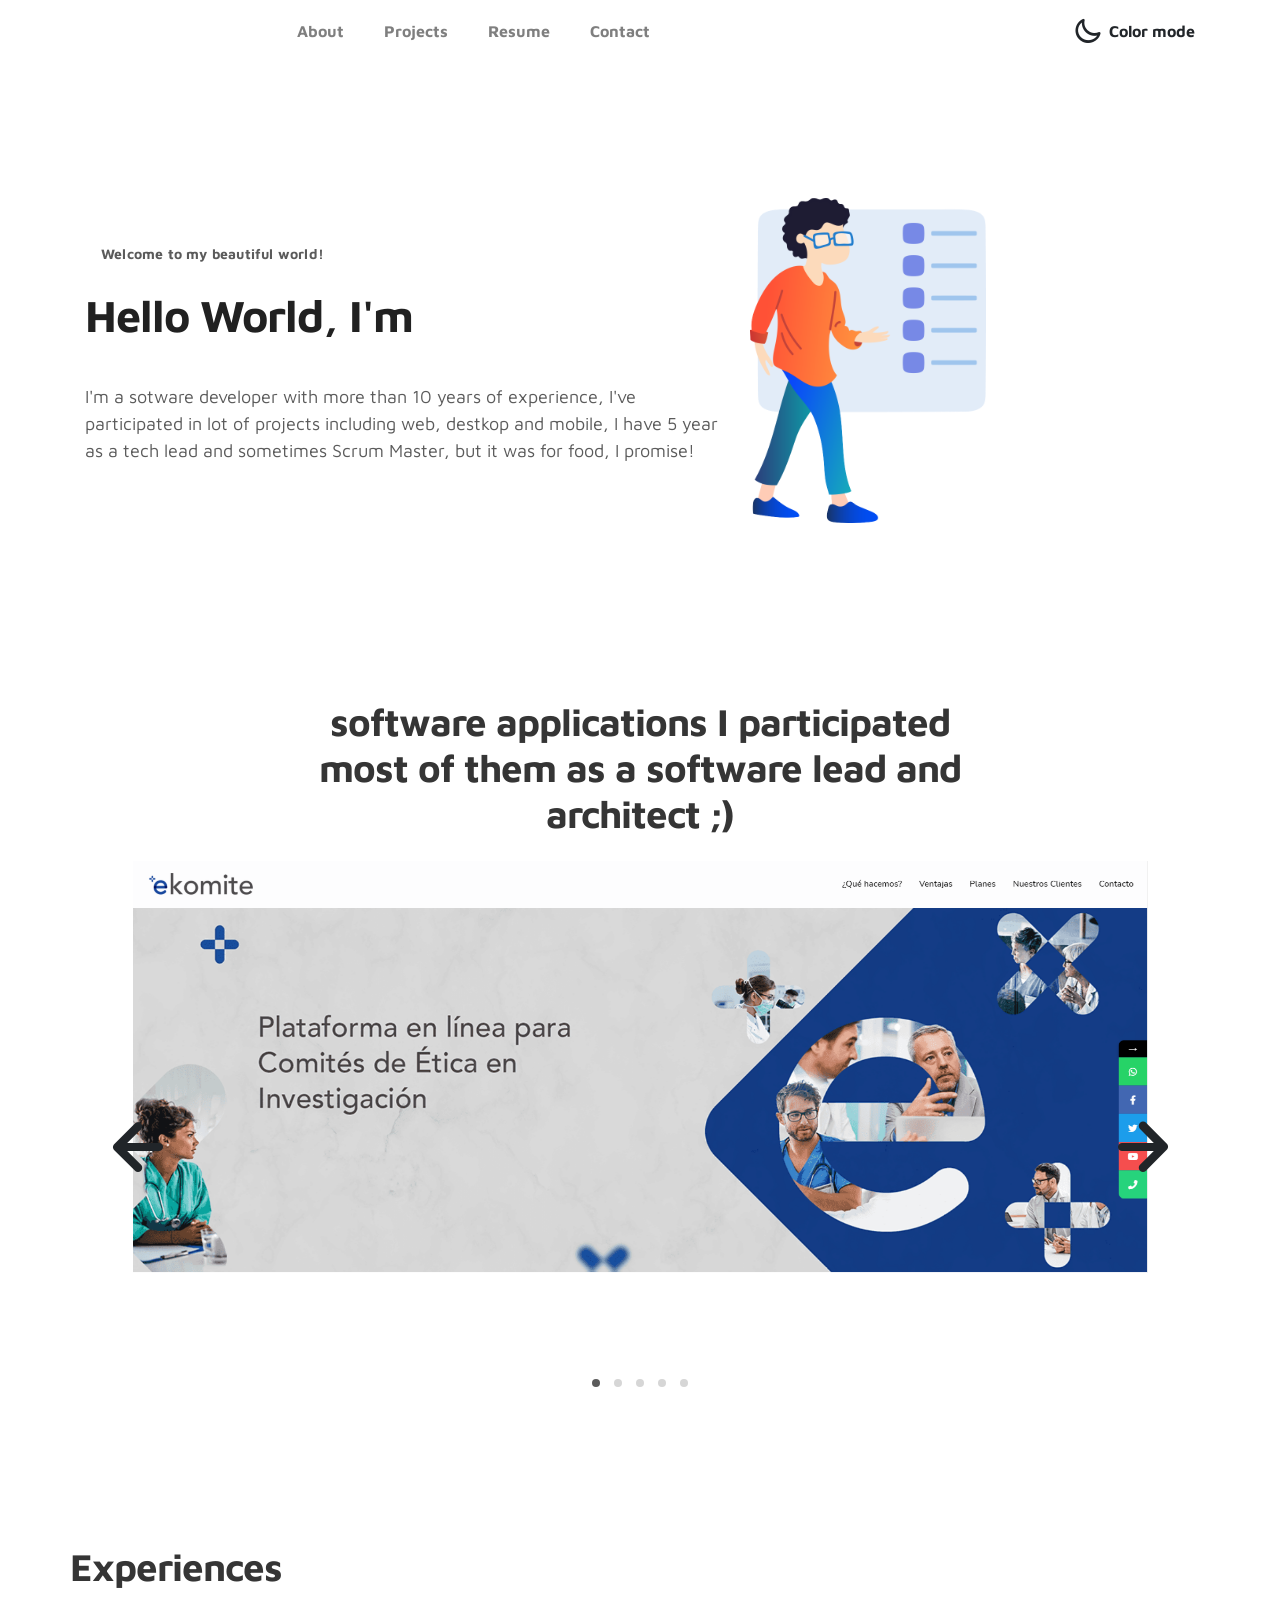
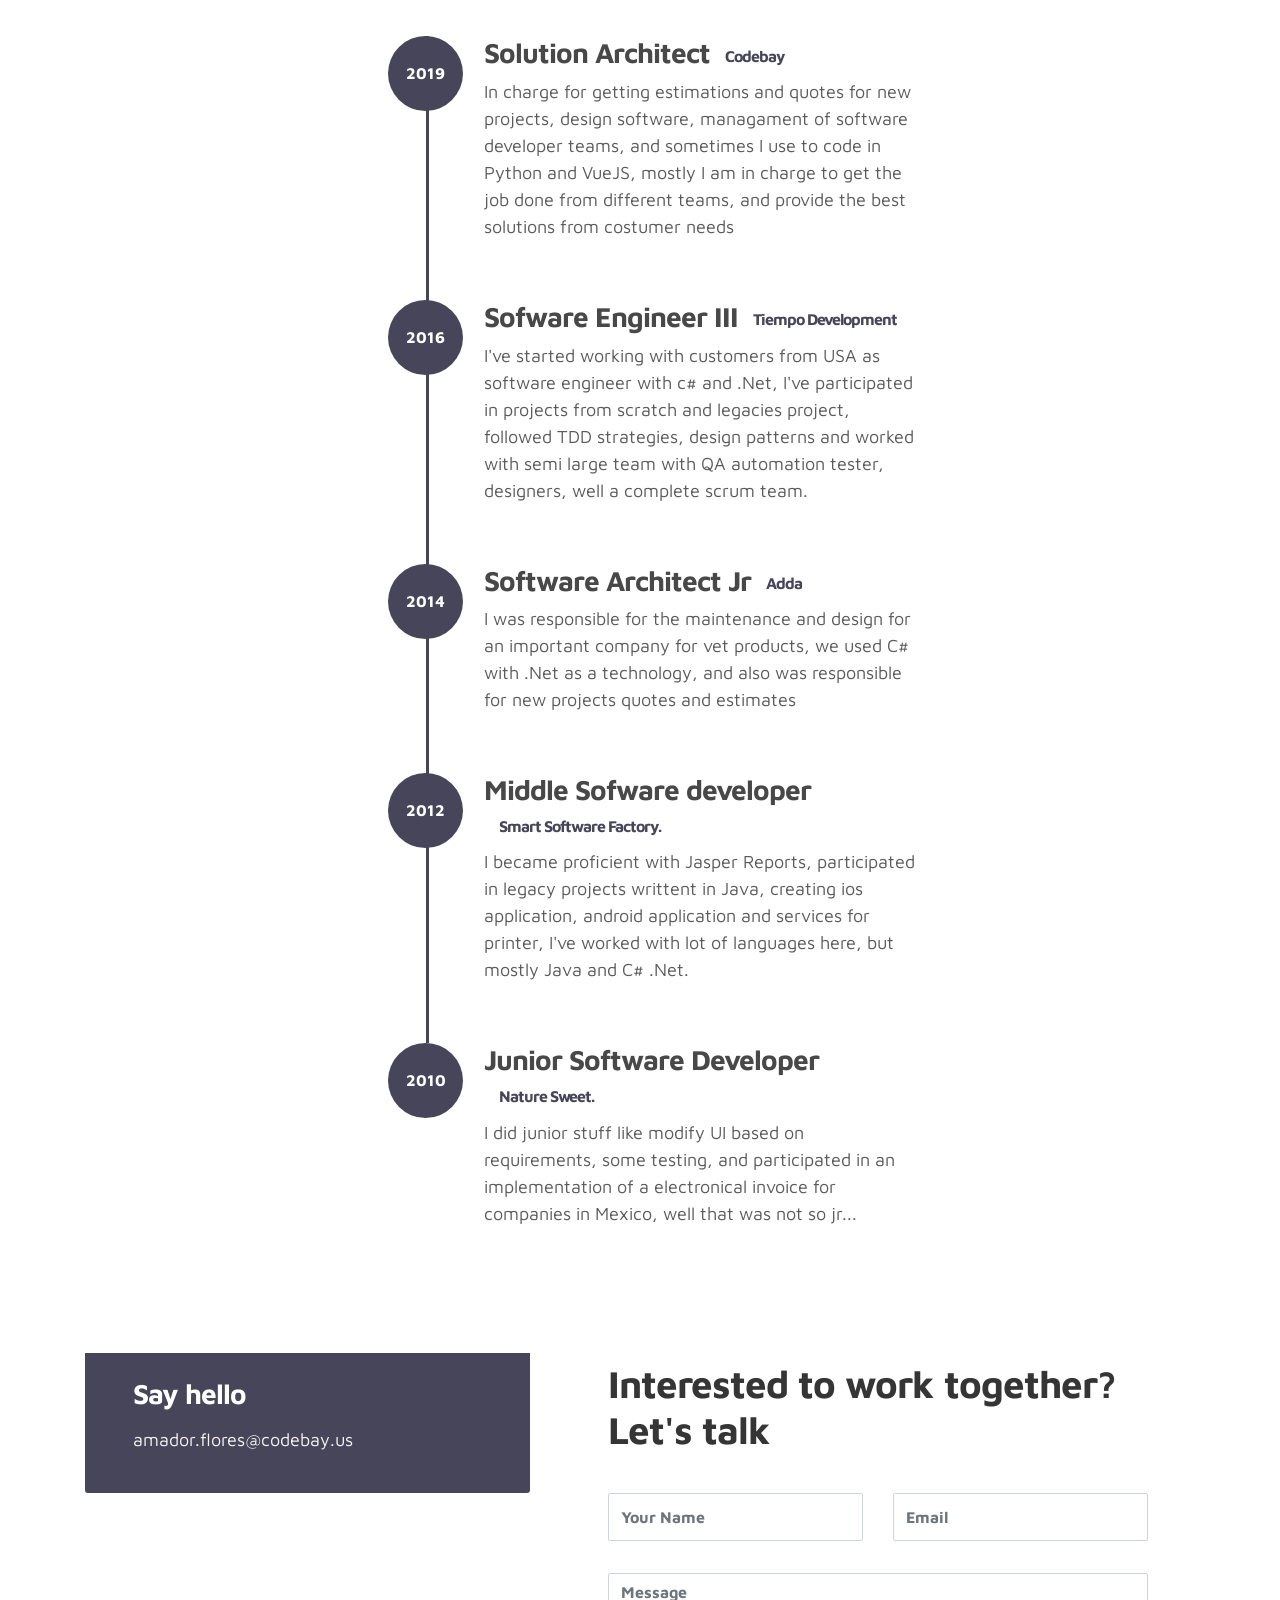
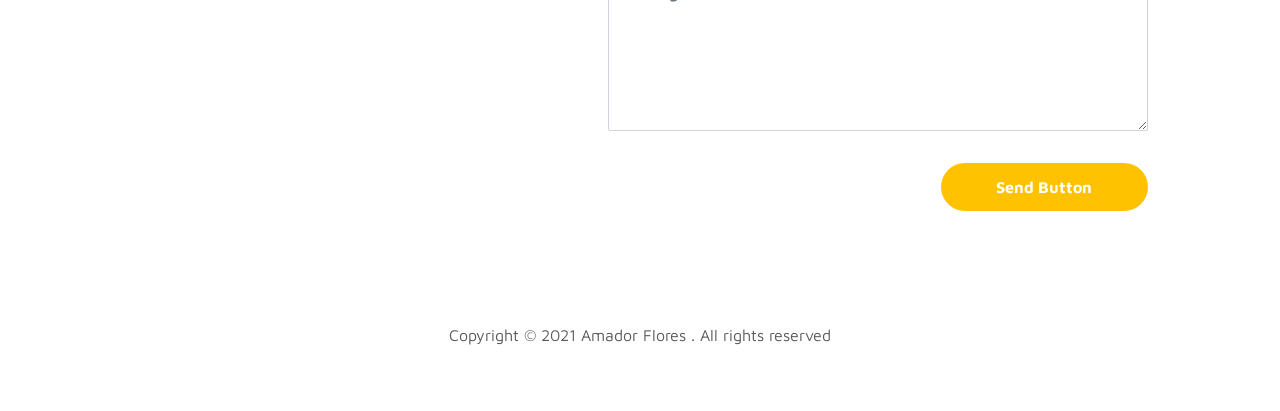
==== index.html @ 340ad51a "Merge branch 'master' of https://github.com/jamadorfi18/jamadorfi18.github.io into main" ====
<!doctype html>
<html lang="en">
  <head>
    <meta charset="utf-8">
    <meta name="viewport" content="width=device-width, initial-scale=1, shrink-to-fit=no">
    <meta name="description" content="">
    <meta name="author" content="">

    <title>Amador Flores </title>

    <link rel="stylesheet" href="css/bootstrap.min.css">
    <link rel="stylesheet" href="css/unicons.css">
    <link rel="stylesheet" href="css/owl.carousel.min.css">
    <link rel="stylesheet" href="css/owl.theme.default.min.css">

    <!-- MAIN STYLE -->
    <link rel="stylesheet" href="css/tooplate-style.css">
    
<!--

Tooplate 2115 Marvel

https://www.tooplate.com/view/2115-marvel

-->
  </head>
  <body>

    <!-- MENU -->
    <nav class="navbar navbar-expand-sm navbar-light">
        <div class="container">
            <button class="navbar-toggler" type="button" data-toggle="collapse" data-target="#navbarNav" aria-controls="navbarNav" aria-expanded="false"
                aria-label="Toggle navigation">
                <span class="navbar-toggler-icon"></span>
                <span class="navbar-toggler-icon"></span>
                <span class="navbar-toggler-icon"></span>
            </button>

            <div class="collapse navbar-collapse" id="navbarNav">
                <ul class="navbar-nav mx-auto">
                    <li class="nav-item">
                        <a href="#about" class="nav-link"><span data-hover="About">About</span></a>
                    </li>
                    <li class="nav-item">
                        <a href="#project" class="nav-link"><span data-hover="Projects">Projects</span></a>
                    </li>
                    <li class="nav-item">
                        <a href="#resume" class="nav-link"><span data-hover="Resume">Resume</span></a>
                    </li>
                    <li class="nav-item">
                        <a href="#contact" class="nav-link"><span data-hover="Contact">Contact</span></a>
                    </li>
                </ul>

                <ul class="navbar-nav ml-lg-auto">
                    <div class="ml-lg-4">
                      <div class="color-mode d-lg-flex justify-content-center align-items-center">
                        <i class="color-mode-icon"></i>
                        Color mode
                      </div>
                    </div>
                </ul>
            </div>
        </div>
    </nav>

    <!-- ABOUT -->
    <section class="about full-screen d-lg-flex justify-content-center align-items-center" id="about">
        <div class="container">
            <div class="row">
                
                <div class="col-lg-7 col-md-12 col-12 d-flex align-items-center">
                    <div class="about-text">
                        <small class="small-text">Welcome to <span class="mobile-block">my beautiful world!</span></small>
                        <h1 class="animated animated-text">
                            <span class="mr-2">Hello World, I'm</span>
                                <div class="animated-info">
                                    <span class="animated-item">Amador Flores</span>
                                    <span class="animated-item">Software Developer</span>
                                    <span class="animated-item">A simple human</span>
                                </div>
                        </h1>

                        <p class="pt-3">I'm a sotware developer with more than 10 years of experience, I've participated in lot of projects including web, destkop and mobile,
                          I have 5 year as a tech lead and sometimes Scrum Master, but it was for food, I promise!</p>
                    </div>
                </div>

                <div class="col-lg-5 col-md-12 col-12">
                    <div class="about-image svg">
                        <img src="images/undraw/undraw_software_engineer_lvl5.svg" class="img-fluid" alt="svg image">
                    </div>
                </div>

            </div>
        </div>
    </section>

    <!-- PROJECTS -->
    <section class="project py-5" id="project">
        <div class="container">
                
                <div class="row">
                  <div class="col-lg-11 text-center mx-auto col-12">

                      <div class="col-lg-8 mx-auto">
                        <h2>software applications I participated most of them as a software lead and architect ;)</h2>
                      </div>

                      <div class="owl-carousel owl-theme pt-3">
                        <div class="item">
                          <div class="project-info">
                            <img src="images/project/project-image01.png" class="img-fluid" alt="project image">
                          </div>
                        </div>

                        <div class="item">
                          <div class="project-info">
                            <img src="images/project/project-image02.png" class="img-fluid" alt="project image">
                          </div>
                        </div>

                        <div class="item">
                          <div class="project-info">
                            <img src="images/project/project-image03.png" class="img-fluid" alt="project image">
                          </div>
                        </div>

                        <div class="item">
                          <div class="project-info">
                            <img src="images/project/project-image04.png" class="img-fluid" alt="project image">
                          </div>
                        </div>

                        <div class="item">
                          <div class="project-info">
                            <img src="images/project/project-image05.png" class="img-fluid" alt="project image">
                          </div>
                        </div>
                      </div>

                  </div>
                </div>
        </div>
    </section>

    <!-- FEATURES -->
    <section class="resume py-5 d-lg-flex justify-content-center align-items-center" id="resume">
        <div class="container">
            <div class="row">
              <h2 class="mb-4">Experiences</h2>

                <div class="col-12 d-flex justify-content-center">

                    <div class="timeline pl-4">
                        <div class="timeline-wrapper">
                          <div class="timeline-yr">
                              <span>2019</span>
                          </div>
                          <div class="timeline-info">
                              <h3><span>Solution Architect</span><small>Codebay</small></h3>
                              <p>In charge for getting estimations and quotes for new projects, design software, managament of software developer teams, and sometimes I use to code in Python and VueJS, mostly I am in charge to get the job done from different teams, and provide the best solutions from costumer needs</p>
                          </div>
                        </div>

                        <div class="timeline-wrapper">
                             <div class="timeline-yr">
                                  <span>2016</span>
                             </div>
                             <div class="timeline-info">
                                  <h3><span>Sofware Engineer III</span><small>Tiempo Development</small></h3>
                                  <p>I've started working with customers from USA as software engineer with c# and .Net, I've participated in projects from scratch and legacies project, followed TDD strategies, design patterns and worked with semi large team with QA automation tester, designers, well a complete scrum team.</p>
                             </div>
                        </div>

                        <div class="timeline-wrapper">
                            <div class="timeline-yr">
                                <span>2014</span>
                            </div>
                            <div class="timeline-info">
                                <h3><span>Software Architect Jr</span><small>Adda</small></h3>
                                <p>I was responsible for the maintenance and design for an important company for vet products, we used C# with .Net as a technology, and also was responsible for new projects quotes and estimates</p>
                            </div>
                        </div>

                        <div class="timeline-wrapper">
                            <div class="timeline-yr">
                                <span>2012</span>
                            </div>
                            <div class="timeline-info">
                                <h3><span>Middle Sofware developer<small>Smart Software Factory.</small></h3>
                                <p>I became proficient with Jasper Reports, participated in legacy projects writtent in Java, creating ios application, android application and services for printer, I've worked with lot of languages here, but mostly Java and C# .Net.</p>
                            </div>
                        </div>
                        
                        <div class="timeline-wrapper">
                            <div class="timeline-yr">
                                <span>2010</span>
                            </div>
                            <div class="timeline-info">
                                <h3><span>Junior Software Developer<small>Nature Sweet.</small></h3>
                                <p>I did junior stuff like modify UI based on requirements, some testing, and participated in an implementation of a electronical invoice for companies in Mexico, well that was not so jr...</p>
                            </div>
                        </div>

                    </div>
                </div>
                
            </div>
        </div>
    </section>

    <!-- CONTACT -->
    <section class="contact py-5" id="contact">
      <div class="container">
        <div class="row">
          
          <div class="col-lg-5 mr-lg-5 col-12">
            <div class="contact-info d-flex justify-content-between align-items-center py-4 px-lg-5">
                <div class="contact-info-item">
                  <h3 class="mb-3 text-white">Say hello</h3>
                  <p><a href="mailto:amador.flores@codebay.us">amador.flores@codebay.us</a></p>
                </div>
            </div>
          </div>

          <div class="col-lg-6 col-12">
            <div class="contact-form">
              <h2 class="mb-4">Interested to work together? Let's talk</h2>

              <form action="" method="get">
                <div class="row">
                  <div class="col-lg-6 col-12">
                    <input type="text" class="form-control" name="name" placeholder="Your Name" id="name">
                  </div>

                  <div class="col-lg-6 col-12">
                    <input type="email" class="form-control" name="email" placeholder="Email" id="email">
                  </div>

                  <div class="col-12">
                    <textarea name="message" rows="6" class="form-control" id="message" placeholder="Message"></textarea>
                  </div>

                  <div class="ml-lg-auto col-lg-5 col-12">
                    <input type="submit" class="form-control submit-btn" value="Send Button">
                  </div>
                </div>
              </form>
            </div>
          </div>

        </div>
      </div>
    </section>

    <!-- FOOTER -->
     <footer class="footer py-5">
          <div class="container">
               <div class="row">

                    <div class="col-lg-12 col-12">                                
                        <p class="copyright-text text-center">Copyright &copy; 2021 Amador Flores . All rights reserved</p>
                    </div>
                    
               </div>
          </div>
     </footer>

    <script src="js/jquery-3.3.1.min.js"></script>
    <script src="js/popper.min.js"></script>
    <script src="js/bootstrap.min.js"></script>
    <script src="js/Headroom.js"></script>
    <script src="js/jQuery.headroom.js"></script>
    <script src="js/owl.carousel.min.js"></script>
    <script src="js/smoothscroll.js"></script>
    <script src="js/custom.js"></script>

  </body>
</html>
---- css/unicons.css ----
@font-face {
  font-family: 'unicons';
  src: url('../font/unicons.eot?42479262');
  src: url('../font/unicons.eot?42479262#iefix') format('embedded-opentype'),
       url('../font/unicons.woff2?42479262') format('woff2'),
       url('../font/unicons.woff?42479262') format('woff'),
       url('../font/unicons.ttf?42479262') format('truetype'),
       url('../font/unicons.svg?42479262#unicons') format('svg');
  font-weight: normal;
  font-style: normal;
}
/* Chrome hack: SVG is rendered more smooth in Windozze. 100% magic, uncomment if you need it. */
/* Note, that will break hinting! In other OS-es font will be not as sharp as it could be */
/*
@media screen and (-webkit-min-device-pixel-ratio:0) {
  @font-face {
    font-family: 'unicons';
    src: url('../font/unicons.svg?42479262#unicons') format('svg');
  }
}
*/
 
 [class^="uil-"]:before, [class*=" uil-"]:before {
  font-family: "unicons";
  font-style: normal;
  font-weight: normal;
  speak: none;
 
  display: inline-block;
  text-decoration: inherit;
  width: 1em;
  margin-right: .2em;
  text-align: center;
  /* opacity: .8; */
 
  /* For safety - reset parent styles, that can break glyph codes*/
  font-variant: normal;
  text-transform: none;
 
  /* fix buttons height, for twitter bootstrap */
  line-height: 1em;
 
  /* Animation center compensation - margins should be symmetric */
  /* remove if not needed */
  margin-left: .2em;
 
  /* you can be more comfortable with increased icons size */
  /* font-size: 120%; */
 
  /* Font smoothing. That was taken from TWBS */
  -webkit-font-smoothing: antialiased;
  -moz-osx-font-smoothing: grayscale;
 
  /* Uncomment for 3D effect */
  /* text-shadow: 1px 1px 1px rgba(127, 127, 127, 0.3); */
}
 
.uil-abacus:before { content: '\e800'; } /* '' */
.uil-accessible-icon-alt:before { content: '\e801'; } /* '' */
.uil-adjust-alt:before { content: '\e802'; } /* '' */
.uil-adjust-circle:before { content: '\e803'; } /* '' */
.uil-adjust-half:before { content: '\e804'; } /* '' */
.uil-adjust:before { content: '\e805'; } /* '' */
.uil-airplay:before { content: '\e806'; } /* '' */
.uil-align-alt:before { content: '\e807'; } /* '' */
.uil-align-center-alt:before { content: '\e808'; } /* '' */
.uil-align-center-h:before { content: '\e809'; } /* '' */
.uil-align-center-justify:before { content: '\e80a'; } /* '' */
.uil-align-center-v:before { content: '\e80b'; } /* '' */
.uil-align-center:before { content: '\e80c'; } /* '' */
.uil-align-justify:before { content: '\e80d'; } /* '' */
.uil-align-left-justify:before { content: '\e80e'; } /* '' */
.uil-align-left:before { content: '\e80f'; } /* '' */
.uil-align-letter-right:before { content: '\e810'; } /* '' */
.uil-align-right-justify:before { content: '\e811'; } /* '' */
.uil-align-right:before { content: '\e812'; } /* '' */
.uil-align:before { content: '\e813'; } /* '' */
.uil-ambulance:before { content: '\e814'; } /* '' */
.uil-analysis:before { content: '\e815'; } /* '' */
.uil-analytics:before { content: '\e816'; } /* '' */
.uil-anchor:before { content: '\e817'; } /* '' */
.uil-android-phone-slash:before { content: '\e818'; } /* '' */
.uil-angle-double-down:before { content: '\e819'; } /* '' */
.uil-angle-double-left:before { content: '\e81a'; } /* '' */
.uil-angle-double-right:before { content: '\e81b'; } /* '' */
.uil-angle-double-up:before { content: '\e81c'; } /* '' */
.uil-angle-down:before { content: '\e81d'; } /* '' */
.uil-angle-left:before { content: '\e81e'; } /* '' */
.uil-angle-right-b:before { content: '\e81f'; } /* '' */
.uil-angle-right:before { content: '\e820'; } /* '' */
.uil-angle-up:before { content: '\e821'; } /* '' */
.uil-annoyed-alt:before { content: '\e822'; } /* '' */
.uil-annoyed:before { content: '\e823'; } /* '' */
.uil-apps:before { content: '\e824'; } /* '' */
.uil-archive-alt:before { content: '\e825'; } /* '' */
.uil-archive:before { content: '\e826'; } /* '' */
.uil-arrow-break:before { content: '\e827'; } /* '' */
.uil-arrow-circle-down:before { content: '\e828'; } /* '' */
.uil-arrow-circle-left:before { content: '\e829'; } /* '' */
.uil-arrow-circle-right:before { content: '\e82a'; } /* '' */
.uil-arrow-circle-up:before { content: '\e82b'; } /* '' */
.uil-arrow-compress-h:before { content: '\e82c'; } /* '' */
.uil-arrow-down-left:before { content: '\e82d'; } /* '' */
.uil-arrow-down-right:before { content: '\e82e'; } /* '' */
.uil-arrow-down:before { content: '\e82f'; } /* '' */
.uil-arrow-from-right:before { content: '\e830'; } /* '' */
.uil-arrow-from-top:before { content: '\e831'; } /* '' */
.uil-arrow-growth:before { content: '\e832'; } /* '' */
.uil-arrow-left:before { content: '\e833'; } /* '' */
.uil-arrow-random:before { content: '\e834'; } /* '' */
.uil-arrow-resize-diagonal:before { content: '\e835'; } /* '' */
.uil-arrow-right:before { content: '\e836'; } /* '' */
.uil-arrow-to-bottom:before { content: '\e837'; } /* '' */
.uil-arrow-to-right:before { content: '\e838'; } /* '' */
.uil-arrow-up-left:before { content: '\e839'; } /* '' */
.uil-arrow-up-right:before { content: '\e83a'; } /* '' */
.uil-arrow-up:before { content: '\e83b'; } /* '' */
.uil-arrows-h-alt:before { content: '\e83c'; } /* '' */
.uil-arrows-h:before { content: '\e83d'; } /* '' */
.uil-arrows-left-down:before { content: '\e83e'; } /* '' */
.uil-arrows-maximize:before { content: '\e83f'; } /* '' */
.uil-arrows-merge:before { content: '\e840'; } /* '' */
.uil-arrows-resize-h:before { content: '\e841'; } /* '' */
.uil-arrows-resize-v:before { content: '\e842'; } /* '' */
.uil-arrows-resize:before { content: '\e843'; } /* '' */
.uil-arrows-right-down:before { content: '\e844'; } /* '' */
.uil-arrows-shrink-h:before { content: '\e845'; } /* '' */
.uil-arrows-shrink-v:before { content: '\e846'; } /* '' */
.uil-arrows-up-right:before { content: '\e847'; } /* '' */
.uil-arrows-v-alt:before { content: '\e848'; } /* '' */
.uil-arrows-v:before { content: '\e849'; } /* '' */
.uil-at:before { content: '\e84a'; } /* '' */
.uil-atm-card:before { content: '\e84b'; } /* '' */
.uil-atom:before { content: '\e84c'; } /* '' */
.uil-auto-flash:before { content: '\e84d'; } /* '' */
.uil-award-alt:before { content: '\e84e'; } /* '' */
.uil-award:before { content: '\e84f'; } /* '' */
.uil-baby-carriage:before { content: '\e850'; } /* '' */
.uil-backpack:before { content: '\e851'; } /* '' */
.uil-backspace:before { content: '\e852'; } /* '' */
.uil-backward:before { content: '\e853'; } /* '' */
.uil-bag-alt:before { content: '\e854'; } /* '' */
.uil-bag-slash:before { content: '\e855'; } /* '' */
.uil-bag:before { content: '\e856'; } /* '' */
.uil-ball:before { content: '\e857'; } /* '' */
.uil-ban:before { content: '\e858'; } /* '' */
.uil-bars:before { content: '\e859'; } /* '' */
.uil-basketball-hoop:before { content: '\e85a'; } /* '' */
.uil-basketball:before { content: '\e85b'; } /* '' */
.uil-battery-bolt:before { content: '\e85c'; } /* '' */
.uil-battery-empty:before { content: '\e85d'; } /* '' */
.uil-bed-double:before { content: '\e85e'; } /* '' */
.uil-bed:before { content: '\e85f'; } /* '' */
.uil-bell-school:before { content: '\e860'; } /* '' */
.uil-bell-slash:before { content: '\e861'; } /* '' */
.uil-bill:before { content: '\e862'; } /* '' */
.uil-bitcoin-circle:before { content: '\e863'; } /* '' */
.uil-bitcoin:before { content: '\e864'; } /* '' */
.uil-bluetooth-b:before { content: '\e865'; } /* '' */
.uil-bolt-alt:before { content: '\e866'; } /* '' */
.uil-bolt-slash:before { content: '\e867'; } /* '' */
.uil-bolt:before { content: '\e868'; } /* '' */
.uil-book-alt:before { content: '\e869'; } /* '' */
.uil-book-medical:before { content: '\e86a'; } /* '' */
.uil-book-open:before { content: '\e86b'; } /* '' */
.uil-book-reader:before { content: '\e86c'; } /* '' */
.uil-book:before { content: '\e86d'; } /* '' */
.uil-bookmark-full:before { content: '\e86e'; } /* '' */
.uil-bookmark:before { content: '\e86f'; } /* '' */
.uil-books:before { content: '\e870'; } /* '' */
.uil-boombox:before { content: '\e871'; } /* '' */
.uil-border-alt:before { content: '\e872'; } /* '' */
.uil-border-bottom:before { content: '\e873'; } /* '' */
.uil-border-clear:before { content: '\e874'; } /* '' */
.uil-border-horizontal:before { content: '\e875'; } /* '' */
.uil-border-inner:before { content: '\e876'; } /* '' */
.uil-border-left:before { content: '\e877'; } /* '' */
.uil-border-out:before { content: '\e878'; } /* '' */
.uil-border-right:before { content: '\e879'; } /* '' */
.uil-border-top:before { content: '\e87a'; } /* '' */
.uil-border-vertical:before { content: '\e87b'; } /* '' */
.uil-box:before { content: '\e87c'; } /* '' */
.uil-briefcase-alt:before { content: '\e87d'; } /* '' */
.uil-briefcase:before { content: '\e87e'; } /* '' */
.uil-bright:before { content: '\e87f'; } /* '' */
.uil-brightness-empty:before { content: '\e880'; } /* '' */
.uil-brightness-half:before { content: '\e881'; } /* '' */
.uil-brightness-low:before { content: '\e882'; } /* '' */
.uil-brightness-minus:before { content: '\e883'; } /* '' */
.uil-brightness-plus:before { content: '\e884'; } /* '' */
.uil-brightness:before { content: '\e885'; } /* '' */
.uil-bring-bottom:before { content: '\e886'; } /* '' */
.uil-bring-front:before { content: '\e887'; } /* '' */
.uil-brush-alt:before { content: '\e888'; } /* '' */
.uil-bug:before { content: '\e889'; } /* '' */
.uil-building:before { content: '\e88a'; } /* '' */
.uil-bullseye:before { content: '\e88b'; } /* '' */
.uil-bus-alt:before { content: '\e88c'; } /* '' */
.uil-bus-school:before { content: '\e88d'; } /* '' */
.uil-bus:before { content: '\e88e'; } /* '' */
.uil-calcualtor:before { content: '\e88f'; } /* '' */
.uil-calculator-alt:before { content: '\e890'; } /* '' */
.uil-calendar-alt:before { content: '\e891'; } /* '' */
.uil-calendar-slash:before { content: '\e892'; } /* '' */
.uil-calender:before { content: '\e893'; } /* '' */
.uil-calling:before { content: '\e894'; } /* '' */
.uil-camera-plus:before { content: '\e895'; } /* '' */
.uil-camera-slash:before { content: '\e896'; } /* '' */
.uil-camera:before { content: '\e897'; } /* '' */
.uil-cancel:before { content: '\e898'; } /* '' */
.uil-capsule:before { content: '\e899'; } /* '' */
.uil-capture:before { content: '\e89a'; } /* '' */
.uil-car-sideview:before { content: '\e89b'; } /* '' */
.uil-car-slash:before { content: '\e89c'; } /* '' */
.uil-car-wash:before { content: '\e89d'; } /* '' */
.uil-car:before { content: '\e89e'; } /* '' */
.uil-card-atm:before { content: '\e89f'; } /* '' */
.uil-caret-right:before { content: '\e8a0'; } /* '' */
.uil-cart:before { content: '\e8a1'; } /* '' */
.uil-cell:before { content: '\e8a2'; } /* '' */
.uil-celsius:before { content: '\e8a3'; } /* '' */
.uil-chart-bar-alt:before { content: '\e8a4'; } /* '' */
.uil-chart-bar:before { content: '\e8a5'; } /* '' */
.uil-chart-down:before { content: '\e8a6'; } /* '' */
.uil-chart-growth-alt:before { content: '\e8a7'; } /* '' */
.uil-chart-growth:before { content: '\e8a8'; } /* '' */
.uil-chart-line:before { content: '\e8a9'; } /* '' */
.uil-chart-pie-alt:before { content: '\e8aa'; } /* '' */
.uil-chart-pie:before { content: '\e8ab'; } /* '' */
.uil-chart:before { content: '\e8ac'; } /* '' */
.uil-chat-bubble-user:before { content: '\e8ad'; } /* '' */
.uil-chat-info:before { content: '\e8ae'; } /* '' */
.uil-chat:before { content: '\e8af'; } /* '' */
.uil-check-circle:before { content: '\e8b0'; } /* '' */
.uil-check-square:before { content: '\e8b1'; } /* '' */
.uil-check:before { content: '\e8b2'; } /* '' */
.uil-circle-layer:before { content: '\e8b3'; } /* '' */
.uil-circle:before { content: '\e8b4'; } /* '' */
.uil-circuit:before { content: '\e8b5'; } /* '' */
.uil-clapper-board:before { content: '\e8b6'; } /* '' */
.uil-clipboard-alt:before { content: '\e8b7'; } /* '' */
.uil-clipboard-blank:before { content: '\e8b8'; } /* '' */
.uil-clipboard-notes:before { content: '\e8b9'; } /* '' */
.uil-clipboard:before { content: '\e8ba'; } /* '' */
.uil-clock-eight:before { content: '\e8bb'; } /* '' */
.uil-clock-five:before { content: '\e8bc'; } /* '' */
.uil-clock-nine:before { content: '\e8bd'; } /* '' */
.uil-clock-seven:before { content: '\e8be'; } /* '' */
.uil-clock-ten:before { content: '\e8bf'; } /* '' */
.uil-clock-three:before { content: '\e8c0'; } /* '' */
.uil-clock-two:before { content: '\e8c1'; } /* '' */
.uil-clock:before { content: '\e8c2'; } /* '' */
.uil-closed-captioning:before { content: '\e8c3'; } /* '' */
.uil-cloud-block:before { content: '\e8c4'; } /* '' */
.uil-cloud-bookmark:before { content: '\e8c5'; } /* '' */
.uil-cloud-check:before { content: '\e8c6'; } /* '' */
.uil-cloud-computing:before { content: '\e8c7'; } /* '' */
.uil-cloud-data-connection:before { content: '\e8c8'; } /* '' */
.uil-cloud-database-tree:before { content: '\e8c9'; } /* '' */
.uil-cloud-download:before { content: '\e8ca'; } /* '' */
.uil-cloud-drizzle:before { content: '\e8cb'; } /* '' */
.uil-cloud-exclamation:before { content: '\e8cc'; } /* '' */
.uil-cloud-hail:before { content: '\e8cd'; } /* '' */
.uil-cloud-heart:before { content: '\e8ce'; } /* '' */
.uil-cloud-info:before { content: '\e8cf'; } /* '' */
.uil-cloud-lock:before { content: '\e8d0'; } /* '' */
.uil-cloud-meatball:before { content: '\e8d1'; } /* '' */
.uil-cloud-moon-hail:before { content: '\e8d2'; } /* '' */
.uil-cloud-moon-meatball:before { content: '\e8d3'; } /* '' */
.uil-cloud-moon-rain:before { content: '\e8d4'; } /* '' */
.uil-cloud-moon-showers:before { content: '\e8d5'; } /* '' */
.uil-cloud-moon:before { content: '\e8d6'; } /* '' */
.uil-cloud-question:before { content: '\e8d7'; } /* '' */
.uil-cloud-rain-sun:before { content: '\e8d8'; } /* '' */
.uil-cloud-rain:before { content: '\e8d9'; } /* '' */
.uil-cloud-redo:before { content: '\e8da'; } /* '' */
.uil-cloud-set:before { content: '\e8db'; } /* '' */
.uil-cloud-share:before { content: '\e8dc'; } /* '' */
.uil-cloud-shield:before { content: '\e8dd'; } /* '' */
.uil-cloud-showers-alt:before { content: '\e8de'; } /* '' */
.uil-cloud-showers-heavy:before { content: '\e8df'; } /* '' */
.uil-cloud-showers:before { content: '\e8e0'; } /* '' */
.uil-cloud-slash:before { content: '\e8e1'; } /* '' */
.uil-cloud-sun-hail:before { content: '\e8e2'; } /* '' */
.uil-cloud-sun-meatball:before { content: '\e8e3'; } /* '' */
.uil-cloud-sun-rain-alt:before { content: '\e8e4'; } /* '' */
.uil-cloud-sun-rain:before { content: '\e8e5'; } /* '' */
.uil-cloud-sun-tear:before { content: '\e8e6'; } /* '' */
.uil-cloud-sun:before { content: '\e8e7'; } /* '' */
.uil-cloud-times:before { content: '\e8e8'; } /* '' */
.uil-cloud-unlock:before { content: '\e8e9'; } /* '' */
.uil-cloud-upload:before { content: '\e8ea'; } /* '' */
.uil-cloud-wifi:before { content: '\e8eb'; } /* '' */
.uil-cloud-wind:before { content: '\e8ec'; } /* '' */
.uil-cloud:before { content: '\e8ed'; } /* '' */
.uil-clouds:before { content: '\e8ee'; } /* '' */
.uil-club:before { content: '\e8ef'; } /* '' */
.uil-code:before { content: '\e8f0'; } /* '' */
.uil-coffee:before { content: '\e8f1'; } /* '' */
.uil-cog:before { content: '\e8f2'; } /* '' */
.uil-coins:before { content: '\e8f3'; } /* '' */
.uil-columns:before { content: '\e8f4'; } /* '' */
.uil-comment-alt-block:before { content: '\e8f5'; } /* '' */
.uil-comment-alt-chart-lines:before { content: '\e8f6'; } /* '' */
.uil-comment-alt-check:before { content: '\e8f7'; } /* '' */
.uil-comment-alt-dots:before { content: '\e8f8'; } /* '' */
.uil-comment-alt-download:before { content: '\e8f9'; } /* '' */
.uil-comment-alt-edit:before { content: '\e8fa'; } /* '' */
.uil-comment-alt-exclamation:before { content: '\e8fb'; } /* '' */
.uil-comment-alt-heart:before { content: '\e8fc'; } /* '' */
.uil-comment-alt-image:before { content: '\e8fd'; } /* '' */
.uil-comment-alt-info:before { content: '\e8fe'; } /* '' */
.uil-comment-alt-lines:before { content: '\e8ff'; } /* '' */
.uil-comment-alt-lock:before { content: '\e900'; } /* '' */
.uil-comment-alt-medical:before { content: '\e901'; } /* '' */
.uil-comment-alt-message:before { content: '\e902'; } /* '' */
.uil-comment-alt-notes:before { content: '\e903'; } /* '' */
.uil-comment-alt-plus:before { content: '\e904'; } /* '' */
.uil-comment-alt-question:before { content: '\e905'; } /* '' */
.uil-comment-alt-redo:before { content: '\e906'; } /* '' */
.uil-comment-alt-search:before { content: '\e907'; } /* '' */
.uil-comment-alt-share:before { content: '\e908'; } /* '' */
.uil-comment-alt-shield:before { content: '\e909'; } /* '' */
.uil-comment-alt-upload:before { content: '\e90a'; } /* '' */
.uil-comment-alt-verify:before { content: '\e90b'; } /* '' */
.uil-comment-alt:before { content: '\e90c'; } /* '' */
.uil-comment-block:before { content: '\e90d'; } /* '' */
.uil-comment-chart-line:before { content: '\e90e'; } /* '' */
.uil-comment-check:before { content: '\e90f'; } /* '' */
.uil-comment-dots:before { content: '\e910'; } /* '' */
.uil-comment-download:before { content: '\e911'; } /* '' */
.uil-comment-edit:before { content: '\e912'; } /* '' */
.uil-comment-exclamation:before { content: '\e913'; } /* '' */
.uil-comment-heart:before { content: '\e914'; } /* '' */
.uil-comment-image:before { content: '\e915'; } /* '' */
.uil-comment-info-alt:before { content: '\e916'; } /* '' */
.uil-comment-info:before { content: '\e917'; } /* '' */
.uil-comment-lines:before { content: '\e918'; } /* '' */
.uil-comment-lock:before { content: '\e919'; } /* '' */
.uil-comment-medical:before { content: '\e91a'; } /* '' */
.uil-comment-message:before { content: '\e91b'; } /* '' */
.uil-comment-notes:before { content: '\e91c'; } /* '' */
.uil-comment-plus:before { content: '\e91d'; } /* '' */
.uil-comment-question:before { content: '\e91e'; } /* '' */
.uil-comment-redo:before { content: '\e91f'; } /* '' */
.uil-comment-search:before { content: '\e920'; } /* '' */
.uil-comment-share:before { content: '\e921'; } /* '' */
.uil-comment-shield:before { content: '\e922'; } /* '' */
.uil-comment-slash:before { content: '\e923'; } /* '' */
.uil-comment-upload:before { content: '\e924'; } /* '' */
.uil-comment-verify:before { content: '\e925'; } /* '' */
.uil-comment:before { content: '\e926'; } /* '' */
.uil-comments-alt:before { content: '\e927'; } /* '' */
.uil-comments:before { content: '\e928'; } /* '' */
.uil-commnet-alt-slash:before { content: '\e929'; } /* '' */
.uil-compact-disc:before { content: '\e92a'; } /* '' */
.uil-compass:before { content: '\e92b'; } /* '' */
.uil-compress-alt-left:before { content: '\e92c'; } /* '' */
.uil-compress-alt:before { content: '\e92d'; } /* '' */
.uil-compress-arrows:before { content: '\e92e'; } /* '' */
.uil-compress-lines:before { content: '\e92f'; } /* '' */
.uil-compress-point:before { content: '\e930'; } /* '' */
.uil-compress-v:before { content: '\e931'; } /* '' */
.uil-compress:before { content: '\e932'; } /* '' */
.uil-computer-mouse:before { content: '\e933'; } /* '' */
.uil-confused:before { content: '\e934'; } /* '' */
.uil-constructor:before { content: '\e935'; } /* '' */
.uil-copy-alt:before { content: '\e936'; } /* '' */
.uil-copy-landscape:before { content: '\e937'; } /* '' */
.uil-copy:before { content: '\e938'; } /* '' */
.uil-copyright:before { content: '\e939'; } /* '' */
.uil-corner-down-left:before { content: '\e93a'; } /* '' */
.uil-corner-down-right-alt:before { content: '\e93b'; } /* '' */
.uil-corner-down-right:before { content: '\e93c'; } /* '' */
.uil-corner-left-down:before { content: '\e93d'; } /* '' */
.uil-corner-right-down:before { content: '\e93e'; } /* '' */
.uil-corner-up-left-alt:before { content: '\e93f'; } /* '' */
.uil-corner-up-left:before { content: '\e940'; } /* '' */
.uil-corner-up-right-alt:before { content: '\e941'; } /* '' */
.uil-corner-up-right:before { content: '\e942'; } /* '' */
.uil-creative-commons-pd-alt:before { content: '\e943'; } /* '' */
.uil-creative-commons-pd:before { content: '\e944'; } /* '' */
.uil-crockery:before { content: '\e945'; } /* '' */
.uil-crop-alt-rotate-left:before { content: '\e946'; } /* '' */
.uil-crop-alt-rotate-right:before { content: '\e947'; } /* '' */
.uil-crop-alt:before { content: '\e948'; } /* '' */
.uil-crosshair-alt:before { content: '\e949'; } /* '' */
.uil-crosshair:before { content: '\e94a'; } /* '' */
.uil-crosshairs:before { content: '\e94b'; } /* '' */
.uil-cube:before { content: '\e94c'; } /* '' */
.uil-data-sharing:before { content: '\e94d'; } /* '' */
.uil-database-alt:before { content: '\e94e'; } /* '' */
.uil-database:before { content: '\e94f'; } /* '' */
.uil-desert:before { content: '\e950'; } /* '' */
.uil-desktop-alt-slash:before { content: '\e951'; } /* '' */
.uil-desktop-alt:before { content: '\e952'; } /* '' */
.uil-desktop-cloud-alt:before { content: '\e953'; } /* '' */
.uil-desktop-slash:before { content: '\e954'; } /* '' */
.uil-desktop:before { content: '\e955'; } /* '' */
.uil-dialpad-alt:before { content: '\e956'; } /* '' */
.uil-dialpad:before { content: '\e957'; } /* '' */
.uil-diamond:before { content: '\e958'; } /* '' */
.uil-diary-alt:before { content: '\e959'; } /* '' */
.uil-diary:before { content: '\e95a'; } /* '' */
.uil-dice-five:before { content: '\e95b'; } /* '' */
.uil-dice-four:before { content: '\e95c'; } /* '' */
.uil-dice-one:before { content: '\e95d'; } /* '' */
.uil-dice-six:before { content: '\e95e'; } /* '' */
.uil-dice-three:before { content: '\e95f'; } /* '' */
.uil-dice-two:before { content: '\e960'; } /* '' */
.uil-direction:before { content: '\e961'; } /* '' */
.uil-directions:before { content: '\e962'; } /* '' */
.uil-dizzy-meh:before { content: '\e963'; } /* '' */
.uil-dna:before { content: '\e964'; } /* '' */
.uil-document-layout-center:before { content: '\e965'; } /* '' */
.uil-document-layout-left:before { content: '\e966'; } /* '' */
.uil-document-layout-right:before { content: '\e967'; } /* '' */
.uil-document:before { content: '\e968'; } /* '' */
.uil-dollar-alt:before { content: '\e969'; } /* '' */
.uil-dollar-sign-alt:before { content: '\e96a'; } /* '' */
.uil-dollar-sign:before { content: '\e96b'; } /* '' */
.uil-down-arrow:before { content: '\e96c'; } /* '' */
.uil-download-alt:before { content: '\e96d'; } /* '' */
.uil-dribbble:before { content: '\e96e'; } /* '' */
.uil-drill:before { content: '\e96f'; } /* '' */
.uil-dropbox:before { content: '\e970'; } /* '' */
.uil-dumbbell:before { content: '\e971'; } /* '' */
.uil-edit-alt:before { content: '\e972'; } /* '' */
.uil-edit:before { content: '\e973'; } /* '' */
.uil-ellipsis-h:before { content: '\e974'; } /* '' */
.uil-ellipsis-v:before { content: '\e975'; } /* '' */
.uil-emoji:before { content: '\e976'; } /* '' */
.uil-enter:before { content: '\e977'; } /* '' */
.uil-entry:before { content: '\e978'; } /* '' */
.uil-envelope-add:before { content: '\e979'; } /* '' */
.uil-envelope-alt:before { content: '\e97a'; } /* '' */
.uil-envelope-block:before { content: '\e97b'; } /* '' */
.uil-envelope-bookmark:before { content: '\e97c'; } /* '' */
.uil-envelope-check:before { content: '\e97d'; } /* '' */
.uil-envelope-download-alt:before { content: '\e97e'; } /* '' */
.uil-envelope-download:before { content: '\e97f'; } /* '' */
.uil-envelope-edit:before { content: '\e980'; } /* '' */
.uil-envelope-exclamation:before { content: '\e981'; } /* '' */
.uil-envelope-heart:before { content: '\e982'; } /* '' */
.uil-envelope-info:before { content: '\e983'; } /* '' */
.uil-envelope-lock:before { content: '\e984'; } /* '' */
.uil-envelope-minus:before { content: '\e985'; } /* '' */
.uil-envelope-open:before { content: '\e986'; } /* '' */
.uil-envelope-question:before { content: '\e987'; } /* '' */
.uil-envelope-receive:before { content: '\e988'; } /* '' */
.uil-envelope-redo:before { content: '\e989'; } /* '' */
.uil-envelope-search:before { content: '\e98a'; } /* '' */
.uil-envelope-send:before { content: '\e98b'; } /* '' */
.uil-envelope-share:before { content: '\e98c'; } /* '' */
.uil-envelope-shield:before { content: '\e98d'; } /* '' */
.uil-envelope-star:before { content: '\e98e'; } /* '' */
.uil-envelope-times:before { content: '\e98f'; } /* '' */
.uil-envelope-upload-alt:before { content: '\e990'; } /* '' */
.uil-envelope-upload:before { content: '\e991'; } /* '' */
.uil-envelope:before { content: '\e992'; } /* '' */
.uil-envelopes:before { content: '\e993'; } /* '' */
.uil-equal-circle:before { content: '\e994'; } /* '' */
.uil-euro-circle:before { content: '\e995'; } /* '' */
.uil-euro:before { content: '\e996'; } /* '' */
.uil-exchange-alt:before { content: '\e997'; } /* '' */
.uil-exchange:before { content: '\e998'; } /* '' */
.uil-exclamation-circle:before { content: '\e999'; } /* '' */
.uil-exclamation-octagon:before { content: '\e99a'; } /* '' */
.uil-exclamation-triangle:before { content: '\e99b'; } /* '' */
.uil-exclude:before { content: '\e99c'; } /* '' */
.uil-exit:before { content: '\e99d'; } /* '' */
.uil-expand-alt:before { content: '\e99e'; } /* '' */
.uil-expand-arrows-alt:before { content: '\e99f'; } /* '' */
.uil-expand-arrows:before { content: '\e9a0'; } /* '' */
.uil-expand-from-corner:before { content: '\e9a1'; } /* '' */
.uil-expand-left:before { content: '\e9a2'; } /* '' */
.uil-export:before { content: '\e9a3'; } /* '' */
.uil-exposure-alt:before { content: '\e9a4'; } /* '' */
.uil-exposure-increase:before { content: '\e9a5'; } /* '' */
.uil-external-link-alt:before { content: '\e9a6'; } /* '' */
.uil-eye-slash:before { content: '\e9a7'; } /* '' */
.uil-eye:before { content: '\e9a8'; } /* '' */
.uil-facebook:before { content: '\e9a9'; } /* '' */
.uil-fahrenheit:before { content: '\e9aa'; } /* '' */
.uil-fast-mail-alt:before { content: '\e9ab'; } /* '' */
.uil-fast-mail:before { content: '\e9ac'; } /* '' */
.uil-favorite:before { content: '\e9ad'; } /* '' */
.uil-feedback:before { content: '\e9ae'; } /* '' */
.uil-file-alt:before { content: '\e9af'; } /* '' */
.uil-file-blank:before { content: '\e9b0'; } /* '' */
.uil-file-block-alt:before { content: '\e9b1'; } /* '' */
.uil-file-bookmark-alt:before { content: '\e9b2'; } /* '' */
.uil-file-check-alt:before { content: '\e9b3'; } /* '' */
.uil-file-check:before { content: '\e9b4'; } /* '' */
.uil-file-contract-dollar:before { content: '\e9b5'; } /* '' */
.uil-file-copy-alt:before { content: '\e9b6'; } /* '' */
.uil-file-download-alt:before { content: '\e9b7'; } /* '' */
.uil-file-download:before { content: '\e9b8'; } /* '' */
.uil-file-edit-alt:before { content: '\e9b9'; } /* '' */
.uil-file-exclamation-alt:before { content: '\e9ba'; } /* '' */
.uil-file-exclamation:before { content: '\e9bb'; } /* '' */
.uil-file-heart:before { content: '\e9bc'; } /* '' */
.uil-file-info-alt:before { content: '\e9bd'; } /* '' */
.uil-file-landscape-alt:before { content: '\e9be'; } /* '' */
.uil-file-landscape:before { content: '\e9bf'; } /* '' */
.uil-file-lanscape-slash:before { content: '\e9c0'; } /* '' */
.uil-file-lock-alt:before { content: '\e9c1'; } /* '' */
.uil-file-medical-alt:before { content: '\e9c2'; } /* '' */
.uil-file-medical:before { content: '\e9c3'; } /* '' */
.uil-file-minus-alt:before { content: '\e9c4'; } /* '' */
.uil-file-minus:before { content: '\e9c5'; } /* '' */
.uil-file-network:before { content: '\e9c6'; } /* '' */
.uil-file-plus-alt:before { content: '\e9c7'; } /* '' */
.uil-file-plus:before { content: '\e9c8'; } /* '' */
.uil-file-question-alt:before { content: '\e9c9'; } /* '' */
.uil-file-question:before { content: '\e9ca'; } /* '' */
.uil-file-redo-alt:before { content: '\e9cb'; } /* '' */
.uil-file-search-alt:before { content: '\e9cc'; } /* '' */
.uil-file-share-alt:before { content: '\e9cd'; } /* '' */
.uil-file-shield-alt:before { content: '\e9ce'; } /* '' */
.uil-file-slash:before { content: '\e9cf'; } /* '' */
.uil-file-times-alt:before { content: '\e9d0'; } /* '' */
.uil-file-times:before { content: '\e9d1'; } /* '' */
.uil-file-upload-alt:before { content: '\e9d2'; } /* '' */
.uil-file-upload:before { content: '\e9d3'; } /* '' */
.uil-file:before { content: '\e9d4'; } /* '' */
.uil-files-landscapes-alt:before { content: '\e9d5'; } /* '' */
.uil-files-landscapes:before { content: '\e9d6'; } /* '' */
.uil-film:before { content: '\e9d7'; } /* '' */
.uil-filter-slash:before { content: '\e9d8'; } /* '' */
.uil-filter:before { content: '\e9d9'; } /* '' */
.uil-flask-potion:before { content: '\e9da'; } /* '' */
.uil-flask:before { content: '\e9db'; } /* '' */
.uil-flip-h-alt:before { content: '\e9dc'; } /* '' */
.uil-flip-h:before { content: '\e9dd'; } /* '' */
.uil-flip-v-alt:before { content: '\e9de'; } /* '' */
.uil-flip-v:before { content: '\e9df'; } /* '' */
.uil-flower:before { content: '\e9e0'; } /* '' */
.uil-focus-add:before { content: '\e9e1'; } /* '' */
.uil-focus-target:before { content: '\e9e2'; } /* '' */
.uil-focus:before { content: '\e9e3'; } /* '' */
.uil-folder-check:before { content: '\e9e4'; } /* '' */
.uil-folder-download:before { content: '\e9e5'; } /* '' */
.uil-folder-exclamation:before { content: '\e9e6'; } /* '' */
.uil-folder-heart:before { content: '\e9e7'; } /* '' */
.uil-folder-info:before { content: '\e9e8'; } /* '' */
.uil-folder-lock:before { content: '\e9e9'; } /* '' */
.uil-folder-medical:before { content: '\e9ea'; } /* '' */
.uil-folder-minus:before { content: '\e9eb'; } /* '' */
.uil-folder-network:before { content: '\e9ec'; } /* '' */
.uil-folder-plus:before { content: '\e9ed'; } /* '' */
.uil-folder-question:before { content: '\e9ee'; } /* '' */
.uil-folder-slash:before { content: '\e9ef'; } /* '' */
.uil-folder-times:before { content: '\e9f0'; } /* '' */
.uil-folder-upload:before { content: '\e9f1'; } /* '' */
.uil-folder:before { content: '\e9f2'; } /* '' */
.uil-food:before { content: '\e9f3'; } /* '' */
.uil-football-american:before { content: '\e9f4'; } /* '' */
.uil-football-ball:before { content: '\e9f5'; } /* '' */
.uil-football:before { content: '\e9f6'; } /* '' */
.uil-forecastcloud-moon-tear:before { content: '\e9f7'; } /* '' */
.uil-forwaded-call:before { content: '\e9f8'; } /* '' */
.uil-forward:before { content: '\e9f9'; } /* '' */
.uil-frown:before { content: '\e9fa'; } /* '' */
.uil-game-structure:before { content: '\e9fb'; } /* '' */
.uil-game:before { content: '\e9fc'; } /* '' */
.uil-gift:before { content: '\e9fd'; } /* '' */
.uil-glass-martini-alt-slash:before { content: '\e9fe'; } /* '' */
.uil-glass-martini-alt:before { content: '\e9ff'; } /* '' */
.uil-glass-martini:before { content: '\ea00'; } /* '' */
.uil-glass-tea:before { content: '\ea01'; } /* '' */
.uil-glass:before { content: '\ea02'; } /* '' */
.uil-globe:before { content: '\ea03'; } /* '' */
.uil-gold:before { content: '\ea04'; } /* '' */
.uil-google-drive:before { content: '\ea05'; } /* '' */
.uil-graduation-hat:before { content: '\ea06'; } /* '' */
.uil-graph-bar:before { content: '\ea07'; } /* '' */
.uil-grid:before { content: '\ea08'; } /* '' */
.uil-grids:before { content: '\ea09'; } /* '' */
.uil-grin-tongue-wink-alt:before { content: '\ea0a'; } /* '' */
.uil-grin-tongue-wink:before { content: '\ea0b'; } /* '' */
.uil-grin:before { content: '\ea0c'; } /* '' */
.uil-grip-horizontal-line:before { content: '\ea0d'; } /* '' */
.uil-hdd:before { content: '\ea0e'; } /* '' */
.uil-headphones-alt:before { content: '\ea0f'; } /* '' */
.uil-headphones:before { content: '\ea10'; } /* '' */
.uil-heart-alt:before { content: '\ea11'; } /* '' */
.uil-heart-medical:before { content: '\ea12'; } /* '' */
.uil-heart-rate:before { content: '\ea13'; } /* '' */
.uil-heart-sign:before { content: '\ea14'; } /* '' */
.uil-heart:before { content: '\ea15'; } /* '' */
.uil-heartbeat:before { content: '\ea16'; } /* '' */
.uil-history-alt:before { content: '\ea17'; } /* '' */
.uil-history:before { content: '\ea18'; } /* '' */
.uil-home-alt:before { content: '\ea19'; } /* '' */
.uil-home:before { content: '\ea1a'; } /* '' */
.uil-horizontal-align-center:before { content: '\ea1b'; } /* '' */
.uil-horizontal-align-left:before { content: '\ea1c'; } /* '' */
.uil-horizontal-align-right:before { content: '\ea1d'; } /* '' */
.uil-horizontal-distribution-center:before { content: '\ea1e'; } /* '' */
.uil-horizontal-distribution-left:before { content: '\ea1f'; } /* '' */
.uil-horizontal-distribution-right:before { content: '\ea20'; } /* '' */
.uil-hunting:before { content: '\ea21'; } /* '' */
.uil-image-alt-slash:before { content: '\ea22'; } /* '' */
.uil-image-block:before { content: '\ea23'; } /* '' */
.uil-image-broken:before { content: '\ea24'; } /* '' */
.uil-image-check:before { content: '\ea25'; } /* '' */
.uil-image-download:before { content: '\ea26'; } /* '' */
.uil-image-edit:before { content: '\ea27'; } /* '' */
.uil-image-lock:before { content: '\ea28'; } /* '' */
.uil-image-minus:before { content: '\ea29'; } /* '' */
.uil-image-plus:before { content: '\ea2a'; } /* '' */
.uil-image-question:before { content: '\ea2b'; } /* '' */
.uil-image-redo:before { content: '\ea2c'; } /* '' */
.uil-image-resize-landscape:before { content: '\ea2d'; } /* '' */
.uil-image-resize-square:before { content: '\ea2e'; } /* '' */
.uil-image-search:before { content: '\ea2f'; } /* '' */
.uil-image-share:before { content: '\ea30'; } /* '' */
.uil-image-shield:before { content: '\ea31'; } /* '' */
.uil-image-slash:before { content: '\ea32'; } /* '' */
.uil-image-times:before { content: '\ea33'; } /* '' */
.uil-image-upload:before { content: '\ea34'; } /* '' */
.uil-image-v:before { content: '\ea35'; } /* '' */
.uil-image:before { content: '\ea36'; } /* '' */
.uil-images:before { content: '\ea37'; } /* '' */
.uil-incoming-call:before { content: '\ea38'; } /* '' */
.uil-info-circle:before { content: '\ea39'; } /* '' */
.uil-instagram:before { content: '\ea3a'; } /* '' */
.uil-invoice:before { content: '\ea3b'; } /* '' */
.uil-jackhammer:before { content: '\ea3c'; } /* '' */
.uil-kayak:before { content: '\ea3d'; } /* '' */
.uil-key-skeleton-alt:before { content: '\ea3e'; } /* '' */
.uil-key-skeleton:before { content: '\ea3f'; } /* '' */
.uil-keyboard-alt:before { content: '\ea40'; } /* '' */
.uil-keyboard-hide:before { content: '\ea41'; } /* '' */
.uil-keyboard-show:before { content: '\ea42'; } /* '' */
.uil-keyboard:before { content: '\ea43'; } /* '' */
.uil-keyhole-circle:before { content: '\ea44'; } /* '' */
.uil-keyhole-square-full:before { content: '\ea45'; } /* '' */
.uil-keyhole-square:before { content: '\ea46'; } /* '' */
.uil-kid:before { content: '\ea47'; } /* '' */
.uil-label-alt:before { content: '\ea48'; } /* '' */
.uil-label:before { content: '\ea49'; } /* '' */
.uil-lamp:before { content: '\ea4a'; } /* '' */
.uil-laptop-cloud:before { content: '\ea4b'; } /* '' */
.uil-laptop:before { content: '\ea4c'; } /* '' */
.uil-laughing:before { content: '\ea4d'; } /* '' */
.uil-layer-group-slash:before { content: '\ea4e'; } /* '' */
.uil-layer-group:before { content: '\ea4f'; } /* '' */
.uil-layers-alt:before { content: '\ea50'; } /* '' */
.uil-layers-slash:before { content: '\ea51'; } /* '' */
.uil-layers:before { content: '\ea52'; } /* '' */
.uil-left-arrow-from-left:before { content: '\ea53'; } /* '' */
.uil-left-arrow-to-left:before { content: '\ea54'; } /* '' */
.uil-left-indent-alt:before { content: '\ea55'; } /* '' */
.uil-left-indent:before { content: '\ea56'; } /* '' */
.uil-life-ring:before { content: '\ea57'; } /* '' */
.uil-lightbulb-alt:before { content: '\ea58'; } /* '' */
.uil-lightbulb:before { content: '\ea59'; } /* '' */
.uil-line-alt:before { content: '\ea5a'; } /* '' */
.uil-line-spacing:before { content: '\ea5b'; } /* '' */
.uil-link-alt:before { content: '\ea5c'; } /* '' */
.uil-link-broken:before { content: '\ea5d'; } /* '' */
.uil-link-h:before { content: '\ea5e'; } /* '' */
.uil-link:before { content: '\ea5f'; } /* '' */
.uil-list-ui-alt:before { content: '\ea60'; } /* '' */
.uil-list-ul:before { content: '\ea61'; } /* '' */
.uil-location-arrow-alt:before { content: '\ea62'; } /* '' */
.uil-location-arrow:before { content: '\ea63'; } /* '' */
.uil-location-pin-alt:before { content: '\ea64'; } /* '' */
.uil-location-point:before { content: '\ea65'; } /* '' */
.uil-location:before { content: '\ea66'; } /* '' */
.uil-lock-access:before { content: '\ea67'; } /* '' */
.uil-lock-alt:before { content: '\ea68'; } /* '' */
.uil-lock-open-alt:before { content: '\ea69'; } /* '' */
.uil-lock-slash:before { content: '\ea6a'; } /* '' */
.uil-lock:before { content: '\ea6b'; } /* '' */
.uil-mailbox-alt:before { content: '\ea6c'; } /* '' */
.uil-mailbox:before { content: '\ea6d'; } /* '' */
.uil-map-marker-alt:before { content: '\ea6e'; } /* '' */
.uil-map-marker-edit:before { content: '\ea6f'; } /* '' */
.uil-map-marker-info:before { content: '\ea70'; } /* '' */
.uil-map-marker-minus:before { content: '\ea71'; } /* '' */
.uil-map-marker-plus:before { content: '\ea72'; } /* '' */
.uil-map-marker-question:before { content: '\ea73'; } /* '' */
.uil-map-marker-shield:before { content: '\ea74'; } /* '' */
.uil-map-marker-slash:before { content: '\ea75'; } /* '' */
.uil-map-marker:before { content: '\ea76'; } /* '' */
.uil-map-pin-alt:before { content: '\ea77'; } /* '' */
.uil-map-pin:before { content: '\ea78'; } /* '' */
.uil-map:before { content: '\ea79'; } /* '' */
.uil-mars:before { content: '\ea7a'; } /* '' */
.uil-maximize-left:before { content: '\ea7b'; } /* '' */
.uil-medal:before { content: '\ea7c'; } /* '' */
.uil-medical-drip:before { content: '\ea7d'; } /* '' */
.uil-medical-square-full:before { content: '\ea7e'; } /* '' */
.uil-medical-square:before { content: '\ea7f'; } /* '' */
.uil-medical:before { content: '\ea80'; } /* '' */
.uil-medkit:before { content: '\ea81'; } /* '' */
.uil-meeting-board:before { content: '\ea82'; } /* '' */
.uil-meh-alt:before { content: '\ea83'; } /* '' */
.uil-meh-closed-eye:before { content: '\ea84'; } /* '' */
.uil-meh:before { content: '\ea85'; } /* '' */
.uil-message:before { content: '\ea86'; } /* '' */
.uil-microphone-slash:before { content: '\ea87'; } /* '' */
.uil-microphone:before { content: '\ea88'; } /* '' */
.uil-minus-circle:before { content: '\ea89'; } /* '' */
.uil-minus-path:before { content: '\ea8a'; } /* '' */
.uil-minus-square-full:before { content: '\ea8b'; } /* '' */
.uil-minus-square:before { content: '\ea8c'; } /* '' */
.uil-minus:before { content: '\ea8d'; } /* '' */
.uil-missed-call:before { content: '\ea8e'; } /* '' */
.uil-mobey-bill-slash:before { content: '\ea8f'; } /* '' */
.uil-mobile-android-alt:before { content: '\ea90'; } /* '' */
.uil-mobile-android:before { content: '\ea91'; } /* '' */
.uil-mobile-vibrate:before { content: '\ea92'; } /* '' */
.uil-modem:before { content: '\ea93'; } /* '' */
.uil-money-bill-stack:before { content: '\ea94'; } /* '' */
.uil-money-bill:before { content: '\ea95'; } /* '' */
.uil-money-insert:before { content: '\ea96'; } /* '' */
.uil-money-stack:before { content: '\ea97'; } /* '' */
.uil-money-withdraw:before { content: '\ea98'; } /* '' */
.uil-money-withdrawal:before { content: '\ea99'; } /* '' */
.uil-moneybag-alt:before { content: '\ea9a'; } /* '' */
.uil-moneybag:before { content: '\ea9b'; } /* '' */
.uil-monitor-heart-rate:before { content: '\ea9c'; } /* '' */
.uil-monitor:before { content: '\ea9d'; } /* '' */
.uil-moon-eclipse:before { content: '\ea9e'; } /* '' */
.uil-moon:before { content: '\ea9f'; } /* '' */
.uil-moonset:before { content: '\eaa0'; } /* '' */
.uil-mountains-sun:before { content: '\eaa1'; } /* '' */
.uil-mountains:before { content: '\eaa2'; } /* '' */
.uil-mouse-alt:before { content: '\eaa3'; } /* '' */
.uil-mouse:before { content: '\eaa4'; } /* '' */
.uil-multiply:before { content: '\eaa5'; } /* '' */
.uil-music-note:before { content: '\eaa6'; } /* '' */
.uil-music-tune-slash:before { content: '\eaa7'; } /* '' */
.uil-music:before { content: '\eaa8'; } /* '' */
.uil-n-a:before { content: '\eaa9'; } /* '' */
.uil-navigator:before { content: '\eaaa'; } /* '' */
.uil-nerd:before { content: '\eaab'; } /* '' */
.uil-newspaper:before { content: '\eaac'; } /* '' */
.uil-ninja:before { content: '\eaad'; } /* '' */
.uil-no-entry:before { content: '\eaae'; } /* '' */
.uil-notebooks:before { content: '\eaaf'; } /* '' */
.uil-notes:before { content: '\eab0'; } /* '' */
.uil-object-group:before { content: '\eab1'; } /* '' */
.uil-object-ungroup:before { content: '\eab2'; } /* '' */
.uil-octagon:before { content: '\eab3'; } /* '' */
.uil-outgoing-call:before { content: '\eab4'; } /* '' */
.uil-package:before { content: '\eab5'; } /* '' */
.uil-padlock:before { content: '\eab6'; } /* '' */
.uil-paint-tool:before { content: '\eab7'; } /* '' */
.uil-panorama-h-alt:before { content: '\eab8'; } /* '' */
.uil-panorama-h:before { content: '\eab9'; } /* '' */
.uil-panorama-v:before { content: '\eaba'; } /* '' */
.uil-paperclip:before { content: '\eabb'; } /* '' */
.uil-paragraph:before { content: '\eabc'; } /* '' */
.uil-parcel:before { content: '\eabd'; } /* '' */
.uil-parking-square:before { content: '\eabe'; } /* '' */
.uil-pathfinder-unite:before { content: '\eabf'; } /* '' */
.uil-pathfinder:before { content: '\eac0'; } /* '' */
.uil-pause-circle:before { content: '\eac1'; } /* '' */
.uil-pause:before { content: '\eac2'; } /* '' */
.uil-pen:before { content: '\eac3'; } /* '' */
.uil-pentagon:before { content: '\eac4'; } /* '' */
.uil-phone-alt:before { content: '\eac5'; } /* '' */
.uil-phone-pause:before { content: '\eac6'; } /* '' */
.uil-phone-slash:before { content: '\eac7'; } /* '' */
.uil-phone-times:before { content: '\eac8'; } /* '' */
.uil-phone-volume:before { content: '\eac9'; } /* '' */
.uil-phone:before { content: '\eaca'; } /* '' */
.uil-picture:before { content: '\eacb'; } /* '' */
.uil-plane-arrival:before { content: '\eacc'; } /* '' */
.uil-plane-departure:before { content: '\eacd'; } /* '' */
.uil-plane-fly:before { content: '\eace'; } /* '' */
.uil-plane:before { content: '\eacf'; } /* '' */
.uil-play-circle:before { content: '\ead0'; } /* '' */
.uil-play:before { content: '\ead1'; } /* '' */
.uil-plug:before { content: '\ead2'; } /* '' */
.uil-plus-circle:before { content: '\ead3'; } /* '' */
.uil-plus-square:before { content: '\ead4'; } /* '' */
.uil-plus:before { content: '\ead5'; } /* '' */
.uil-podium:before { content: '\ead6'; } /* '' */
.uil-polygon:before { content: '\ead7'; } /* '' */
.uil-post-stamp:before { content: '\ead8'; } /* '' */
.uil-postcard:before { content: '\ead9'; } /* '' */
.uil-pound-circle:before { content: '\eada'; } /* '' */
.uil-pound:before { content: '\eadb'; } /* '' */
.uil-power:before { content: '\eadc'; } /* '' */
.uil-prescription-bottle:before { content: '\eadd'; } /* '' */
.uil-presentation-check:before { content: '\eade'; } /* '' */
.uil-presentation-edit:before { content: '\eadf'; } /* '' */
.uil-presentation-line:before { content: '\eae0'; } /* '' */
.uil-presentation-lines-alt:before { content: '\eae1'; } /* '' */
.uil-presentation-minus:before { content: '\eae2'; } /* '' */
.uil-presentation-play:before { content: '\eae3'; } /* '' */
.uil-presentation-plus:before { content: '\eae4'; } /* '' */
.uil-presentation-times:before { content: '\eae5'; } /* '' */
.uil-presentation:before { content: '\eae6'; } /* '' */
.uil-previous:before { content: '\eae7'; } /* '' */
.uil-pricetag-alt:before { content: '\eae8'; } /* '' */
.uil-print-slash:before { content: '\eae9'; } /* '' */
.uil-print:before { content: '\eaea'; } /* '' */
.uil-processor:before { content: '\eaeb'; } /* '' */
.uil-pump:before { content: '\eaec'; } /* '' */
.uil-puzzle-piece:before { content: '\eaed'; } /* '' */
.uil-question-circle:before { content: '\eaee'; } /* '' */
.uil-rainbow:before { content: '\eaef'; } /* '' */
.uil-raindrops-alt:before { content: '\eaf0'; } /* '' */
.uil-raindrops:before { content: '\eaf1'; } /* '' */
.uil-receipt-alt:before { content: '\eaf2'; } /* '' */
.uil-receipt:before { content: '\eaf3'; } /* '' */
.uil-record-audio:before { content: '\eaf4'; } /* '' */
.uil-redo:before { content: '\eaf5'; } /* '' */
.uil-refresh:before { content: '\eaf6'; } /* '' */
.uil-registered:before { content: '\eaf7'; } /* '' */
.uil-repeat:before { content: '\eaf8'; } /* '' */
.uil-restaurant:before { content: '\eaf9'; } /* '' */
.uil-right-indent-alt:before { content: '\eafa'; } /* '' */
.uil-rope-way:before { content: '\eafb'; } /* '' */
.uil-rotate-360:before { content: '\eafc'; } /* '' */
.uil-rss-alt:before { content: '\eafd'; } /* '' */
.uil-rss-interface:before { content: '\eafe'; } /* '' */
.uil-rss:before { content: '\eaff'; } /* '' */
.uil-ruler-combined:before { content: '\eb00'; } /* '' */
.uil-ruler:before { content: '\eb01'; } /* '' */
.uil-sad-cry:before { content: '\eb02'; } /* '' */
.uil-sad-crying:before { content: '\eb03'; } /* '' */
.uil-sad-dizzy:before { content: '\eb04'; } /* '' */
.uil-sad-squint:before { content: '\eb05'; } /* '' */
.uil-sad:before { content: '\eb06'; } /* '' */
.uil-scaling-left:before { content: '\eb07'; } /* '' */
.uil-scaling-right:before { content: '\eb08'; } /* '' */
.uil-scenery:before { content: '\eb09'; } /* '' */
.uil-schedule:before { content: '\eb0a'; } /* '' */
.uil-science:before { content: '\eb0b'; } /* '' */
.uil-screw:before { content: '\eb0c'; } /* '' */
.uil-scroll-h:before { content: '\eb0d'; } /* '' */
.uil-scroll:before { content: '\eb0e'; } /* '' */
.uil-search-alt:before { content: '\eb0f'; } /* '' */
.uil-search-minus:before { content: '\eb10'; } /* '' */
.uil-search-plus:before { content: '\eb11'; } /* '' */
.uil-search:before { content: '\eb12'; } /* '' */
.uil-server-alt:before { content: '\eb13'; } /* '' */
.uil-server-connection:before { content: '\eb14'; } /* '' */
.uil-server-network-alt:before { content: '\eb15'; } /* '' */
.uil-server-network:before { content: '\eb16'; } /* '' */
.uil-server:before { content: '\eb17'; } /* '' */
.uil-servers:before { content: '\eb18'; } /* '' */
.uil-servicemark:before { content: '\eb19'; } /* '' */
.uil-share-alt:before { content: '\eb1a'; } /* '' */
.uil-shield-check:before { content: '\eb1b'; } /* '' */
.uil-shield-exclamation:before { content: '\eb1c'; } /* '' */
.uil-shield-question:before { content: '\eb1d'; } /* '' */
.uil-shield-slash:before { content: '\eb1e'; } /* '' */
.uil-shield:before { content: '\eb1f'; } /* '' */
.uil-ship:before { content: '\eb20'; } /* '' */
.uil-shop:before { content: '\eb21'; } /* '' */
.uil-shopping-basket:before { content: '\eb22'; } /* '' */
.uil-shopping-cart-alt:before { content: '\eb23'; } /* '' */
.uil-shopping-trolley:before { content: '\eb24'; } /* '' */
.uil-shovel:before { content: '\eb25'; } /* '' */
.uil-shrink:before { content: '\eb26'; } /* '' */
.uil-shuffle:before { content: '\eb27'; } /* '' */
.uil-shutter-alt:before { content: '\eb28'; } /* '' */
.uil-shutter:before { content: '\eb29'; } /* '' */
.uil-sick:before { content: '\eb2a'; } /* '' */
.uil-sign-alt:before { content: '\eb2b'; } /* '' */
.uil-sign-in-alt:before { content: '\eb2c'; } /* '' */
.uil-sign-left:before { content: '\eb2d'; } /* '' */
.uil-sign-out-alt:before { content: '\eb2e'; } /* '' */
.uil-sign-right:before { content: '\eb2f'; } /* '' */
.uil-signal-alt-3:before { content: '\eb30'; } /* '' */
.uil-signal-alt:before { content: '\eb31'; } /* '' */
.uil-signal:before { content: '\eb32'; } /* '' */
.uil-silence:before { content: '\eb33'; } /* '' */
.uil-silent-squint:before { content: '\eb34'; } /* '' */
.uil-sim-card:before { content: '\eb35'; } /* '' */
.uil-sitemap:before { content: '\eb36'; } /* '' */
.uil-skip-forward-alt:before { content: '\eb37'; } /* '' */
.uil-skip-forward-circle:before { content: '\eb38'; } /* '' */
.uil-skip-forward:before { content: '\eb39'; } /* '' */
.uil-sliders-v-alt:before { content: '\eb3a'; } /* '' */
.uil-sliders-v:before { content: '\eb3b'; } /* '' */
.uil-smile-beam:before { content: '\eb3c'; } /* '' */
.uil-smile-dizzy:before { content: '\eb3d'; } /* '' */
.uil-smile-squint-wink-alt:before { content: '\eb3e'; } /* '' */
.uil-smile-squint-wink:before { content: '\eb3f'; } /* '' */
.uil-smile-wink-alt:before { content: '\eb40'; } /* '' */
.uil-smile-wink:before { content: '\eb41'; } /* '' */
.uil-smile:before { content: '\eb42'; } /* '' */
.uil-snow-flake:before { content: '\eb43'; } /* '' */
.uil-snowflake-alt:before { content: '\eb44'; } /* '' */
.uil-snowflake:before { content: '\eb45'; } /* '' */
.uil-sort-amount-down:before { content: '\eb46'; } /* '' */
.uil-sort-amount-up:before { content: '\eb47'; } /* '' */
.uil-sort:before { content: '\eb48'; } /* '' */
.uil-sorting:before { content: '\eb49'; } /* '' */
.uil-space-key:before { content: '\eb4a'; } /* '' */
.uil-spade:before { content: '\eb4b'; } /* '' */
.uil-sperms:before { content: '\eb4c'; } /* '' */
.uil-spin:before { content: '\eb4d'; } /* '' */
.uil-sport:before { content: '\eb4e'; } /* '' */
.uil-square-full:before { content: '\eb4f'; } /* '' */
.uil-square-shape:before { content: '\eb50'; } /* '' */
.uil-square:before { content: '\eb51'; } /* '' */
.uil-squint:before { content: '\eb52'; } /* '' */
.uil-star-half-alt:before { content: '\eb53'; } /* '' */
.uil-star:before { content: '\eb54'; } /* '' */
.uil-step-backward-alt:before { content: '\eb55'; } /* '' */
.uil-step-backward-circle:before { content: '\eb56'; } /* '' */
.uil-step-backward:before { content: '\eb57'; } /* '' */
.uil-step-forward:before { content: '\eb58'; } /* '' */
.uil-stop-circle:before { content: '\eb59'; } /* '' */
.uil-stopwatch-slash:before { content: '\eb5a'; } /* '' */
.uil-stopwatch:before { content: '\eb5b'; } /* '' */
.uil-store-alt:before { content: '\eb5c'; } /* '' */
.uil-store:before { content: '\eb5d'; } /* '' */
.uil-streering:before { content: '\eb5e'; } /* '' */
.uil-stretcher:before { content: '\eb5f'; } /* '' */
.uil-subject:before { content: '\eb60'; } /* '' */
.uil-subway-alt:before { content: '\eb61'; } /* '' */
.uil-subway:before { content: '\eb62'; } /* '' */
.uil-suitcase-alt:before { content: '\eb63'; } /* '' */
.uil-suitcase:before { content: '\eb64'; } /* '' */
.uil-sun:before { content: '\eb65'; } /* '' */
.uil-sunset:before { content: '\eb66'; } /* '' */
.uil-surprise:before { content: '\eb67'; } /* '' */
.uil-swatchbook:before { content: '\eb68'; } /* '' */
.uil-swimmer:before { content: '\eb69'; } /* '' */
.uil-symbol:before { content: '\eb6a'; } /* '' */
.uil-sync-exclamation:before { content: '\eb6b'; } /* '' */
.uil-sync-slash:before { content: '\eb6c'; } /* '' */
.uil-sync:before { content: '\eb6d'; } /* '' */
.uil-syringe:before { content: '\eb6e'; } /* '' */
.uil-table:before { content: '\eb6f'; } /* '' */
.uil-tablet:before { content: '\eb70'; } /* '' */
.uil-tablets:before { content: '\eb71'; } /* '' */
.uil-tachometer-fast:before { content: '\eb72'; } /* '' */
.uil-tag-alt:before { content: '\eb73'; } /* '' */
.uil-tag:before { content: '\eb74'; } /* '' */
.uil-tape:before { content: '\eb75'; } /* '' */
.uil-taxi:before { content: '\eb76'; } /* '' */
.uil-tear:before { content: '\eb77'; } /* '' */
.uil-technology:before { content: '\eb78'; } /* '' */
.uil-telescope:before { content: '\eb79'; } /* '' */
.uil-temperature-empty:before { content: '\eb7a'; } /* '' */
.uil-temperature-half:before { content: '\eb7b'; } /* '' */
.uil-temperature-minus:before { content: '\eb7c'; } /* '' */
.uil-temperature-plus:before { content: '\eb7d'; } /* '' */
.uil-temperature-quarter:before { content: '\eb7e'; } /* '' */
.uil-temperature-three-quarter:before { content: '\eb7f'; } /* '' */
.uil-temperature:before { content: '\eb80'; } /* '' */
.uil-text:before { content: '\eb81'; } /* '' */
.uil-th-large:before { content: '\eb82'; } /* '' */
.uil-th-slash:before { content: '\eb83'; } /* '' */
.uil-th:before { content: '\eb84'; } /* '' */
.uil-thermometer:before { content: '\eb85'; } /* '' */
.uil-thumbs-down:before { content: '\eb86'; } /* '' */
.uil-thumbs-up:before { content: '\eb87'; } /* '' */
.uil-thunderstorm-moon:before { content: '\eb88'; } /* '' */
.uil-thunderstorm-sun:before { content: '\eb89'; } /* '' */
.uil-thunderstorm:before { content: '\eb8a'; } /* '' */
.uil-ticket:before { content: '\eb8b'; } /* '' */
.uil-times-circle:before { content: '\eb8c'; } /* '' */
.uil-times-square:before { content: '\eb8d'; } /* '' */
.uil-times:before { content: '\eb8e'; } /* '' */
.uil-toggle-off:before { content: '\eb8f'; } /* '' */
.uil-toggle-on:before { content: '\eb90'; } /* '' */
.uil-top-arrow-from-top:before { content: '\eb91'; } /* '' */
.uil-top-arrow-to-top:before { content: '\eb92'; } /* '' */
.uil-tornado:before { content: '\eb93'; } /* '' */
.uil-trademark-circle:before { content: '\eb94'; } /* '' */
.uil-trademark:before { content: '\eb95'; } /* '' */
.uil-traffic-barrier:before { content: '\eb96'; } /* '' */
.uil-trash-alt:before { content: '\eb97'; } /* '' */
.uil-trash:before { content: '\eb98'; } /* '' */
.uil-trees:before { content: '\eb99'; } /* '' */
.uil-triangle:before { content: '\eb9a'; } /* '' */
.uil-trophy:before { content: '\eb9b'; } /* '' */
.uil-trowel:before { content: '\eb9c'; } /* '' */
.uil-truck-case:before { content: '\eb9d'; } /* '' */
.uil-truck-loading:before { content: '\eb9e'; } /* '' */
.uil-truck:before { content: '\eb9f'; } /* '' */
.uil-tv-retro-slash:before { content: '\eba0'; } /* '' */
.uil-tv-retro:before { content: '\eba1'; } /* '' */
.uil-umbrella:before { content: '\eba2'; } /* '' */
.uil-unamused:before { content: '\eba3'; } /* '' */
.uil-unlock-alt:before { content: '\eba4'; } /* '' */
.uil-unlock:before { content: '\eba5'; } /* '' */
.uil-upload-alt:before { content: '\eba6'; } /* '' */
.uil-upload:before { content: '\eba7'; } /* '' */
.uil-usd-circle:before { content: '\eba8'; } /* '' */
.uil-usd-square:before { content: '\eba9'; } /* '' */
.uil-user-check:before { content: '\ebaa'; } /* '' */
.uil-user-circle:before { content: '\ebab'; } /* '' */
.uil-user-exclamation:before { content: '\ebac'; } /* '' */
.uil-user-hard-hat:before { content: '\ebad'; } /* '' */
.uil-user-minus:before { content: '\ebae'; } /* '' */
.uil-user-plus:before { content: '\ebaf'; } /* '' */
.uil-user-square:before { content: '\ebb0'; } /* '' */
.uil-user-times:before { content: '\ebb1'; } /* '' */
.uil-user:before { content: '\ebb2'; } /* '' */
.uil-users-alt:before { content: '\ebb3'; } /* '' */
.uil-utensils-alt:before { content: '\ebb4'; } /* '' */
.uil-utensils:before { content: '\ebb5'; } /* '' */
.uil-vector-square-alt:before { content: '\ebb6'; } /* '' */
.uil-vector-square:before { content: '\ebb7'; } /* '' */
.uil-venus:before { content: '\ebb8'; } /* '' */
.uil-vertical-align-bottom:before { content: '\ebb9'; } /* '' */
.uil-vertical-align-center:before { content: '\ebba'; } /* '' */
.uil-vertical-align-top:before { content: '\ebbb'; } /* '' */
.uil-vertical-distribute-bottom:before { content: '\ebbc'; } /* '' */
.uil-vertical-distribution-center:before { content: '\ebbd'; } /* '' */
.uil-vertical-distribution-top:before { content: '\ebbe'; } /* '' */
.uil-video-slash:before { content: '\ebbf'; } /* '' */
.uil-video:before { content: '\ebc0'; } /* '' */
.uil-voicemail-rectangle:before { content: '\ebc1'; } /* '' */
.uil-voicemail:before { content: '\ebc2'; } /* '' */
.uil-volleyball:before { content: '\ebc3'; } /* '' */
.uil-volume-down:before { content: '\ebc4'; } /* '' */
.uil-volume-mute:before { content: '\ebc5'; } /* '' */
.uil-volume-off:before { content: '\ebc6'; } /* '' */
.uil-volume-up:before { content: '\ebc7'; } /* '' */
.uil-volume:before { content: '\ebc8'; } /* '' */
.uil-wall:before { content: '\ebc9'; } /* '' */
.uil-wallet:before { content: '\ebca'; } /* '' */
.uil-watch-alt:before { content: '\ebcb'; } /* '' */
.uil-watch:before { content: '\ebcc'; } /* '' */
.uil-water-drop-slash:before { content: '\ebcd'; } /* '' */
.uil-water-glass:before { content: '\ebce'; } /* '' */
.uil-water:before { content: '\ebcf'; } /* '' */
.uil-web-grid-alt:before { content: '\ebd0'; } /* '' */
.uil-web-grid:before { content: '\ebd1'; } /* '' */
.uil-web-section-alt:before { content: '\ebd2'; } /* '' */
.uil-web-section:before { content: '\ebd3'; } /* '' */
.uil-webcam:before { content: '\ebd4'; } /* '' */
.uil-weight:before { content: '\ebd5'; } /* '' */
.uil-wheel-barrow:before { content: '\ebd6'; } /* '' */
.uil-wheelchair-alt:before { content: '\ebd7'; } /* '' */
.uil-wheelchair:before { content: '\ebd8'; } /* '' */
.uil-wifi-router:before { content: '\ebd9'; } /* '' */
.uil-wifi-slash:before { content: '\ebda'; } /* '' */
.uil-wifi:before { content: '\ebdb'; } /* '' */
.uil-wind:before { content: '\ebdc'; } /* '' */
.uil-window-grid:before { content: '\ebdd'; } /* '' */
.uil-window-maximize:before { content: '\ebde'; } /* '' */
.uil-window-restore:before { content: '\ebdf'; } /* '' */
.uil-window-section:before { content: '\ebe0'; } /* '' */
.uil-window:before { content: '\ebe1'; } /* '' */
.uil-windsock:before { content: '\ebe2'; } /* '' */
.uil-wrench:before { content: '\ebe3'; } /* '' */
.uil-yellow:before { content: '\ebe4'; } /* '' */
.uil-yen-circle:before { content: '\ebe5'; } /* '' */
.uil-yen:before { content: '\ebe6'; } /* '' */
.uil-youtube-alt:before { content: '\ebe7'; } /* '' */
.uil-youtube:before { content: '\ebe8'; } /* '' */
---- css/tooplate-style.css ----
/*

Tooplate 2115 Marvel

https://www.tooplate.com/view/2115-marvel

*/


@import url("https://fonts.googleapis.com/css?family=Maven+Pro:400,700");
body {
  font-family: "Maven Pro", sans-serif;
  padding-top: 70px;
}

.full-screen {
  padding: 8rem 0;
}

.small-text {
  color: #5b5b5b;
  font-size: 14px;
  font-weight: bold;
  padding: 8px 16px;
  border-radius: 50px;
  letter-spacing: 0.2px;
}

ul {
  margin: 0;
  padding: 0;
}
ul li {
  list-style: none;
}

a {
  font-weight: normal;
  text-decoration: none !important;
  transition: all 0.4s ease;
}
a:hover {
  color: #ffc200 !important;
}

.navbar-brand .uil {
  font-size: 40px;
}

p {
  font-size: 18px;
  font-weight: 300;
  line-height: 1.5;
  color: #5b5b5b;
}

h1, h2, h3, h4, h5, h6 {
  font-weight: bold;
  letter-spacing: -1px;
}

h1 {
  color: #212121;
  font-size: 2.8em;
  margin: 24px 0;
}

h2 {
  color: #353535;
  font-size: 2.4em;
  font-weight: bold;
}

h3 {
  color: #484848;
}

h3,
b, strong {
  font-weight: bold;
}

.custom-btn {
  background: #eee;
  color: #5b5b5b;
  font-weight: bold;
  border-radius: 50px;
  padding: 13px 29px;
  font-size: 14px;
  line-height: normal;
  overflow: hidden;
  transition: all 0.4s ease;
}
.custom-btn:hover {
  color: #ffc200;
}
.custom-btn.custom-btn-bg {
  background: #474559;
  color: #ffffff;
}
.custom-btn.custom-btn-bg:hover {
  background: #ffc200;
  color: #ffffff !important;
}

.animated {
  position: relative;
}

.animated-info {
  display: inline-block;
  vertical-align: top;
  margin-top: 5px;
  min-width: 260px;
  position: relative;
}

.animated-item {
  color: #ffc200;
}

.animated-item {
  font-size: 38px;
  line-height: inherit;
  display: block;
  opacity: 0;
  overflow: hidden;
  position: absolute;
  top: 0;
  right: 0;
  left: 0;
  animation: BottomTotop 6s linear infinite 0s;
}
.animated-item:nth-child(2n+2) {
  animation-delay: 2s;
}
.animated-item:nth-child(3n+3) {
  animation-delay: 4s;
}

@keyframes BottomTotop {
  0% {
    opacity: 0;
  }
  5% {
    opacity: 0;
    transform: translateY(5px);
  }
  10% {
    opacity: 1;
    transform: translateY(0px);
  }
  25% {
    opacity: 1;
    transform: translateY(0px);
  }
  30% {
    opacity: 0;
    transform: translateY(5px);
  }
  80% {
    opacity: 0;
  }
  100% {
    opacity: 0;
  }
}
.navbar {
  position: fixed;
  top: 0;
  right: 0;
  left: 0;
  z-index: 999999;
  will-change: transform;
  transition: transform 200ms linear;
}
.navbar[class*="-unpinned"] {
  transform: translate(0, -150%);
}
.navbar[class*="-pinned"] {
  transform: translate(0, 0);
}
.navbar[class*="headroom--not-top"] {
  background: #ffffff;
  border-bottom: 1px solid #f0f0f0;
  padding-top: 0;
  padding-bottom: 0;
}

.navbar-brand {
  font-weight: bold;
}

.navbar-expand-sm .navbar-nav .nav-link {
  padding: 0 20px;
}

.nav-link {
  font-weight: bold;
  font-size: 16px;
  overflow: hidden;
}
.nav-link span {
  position: relative;
  display: inline-block;
  transition: transform 0.3s;
}
.nav-link span:before {
  position: absolute;
  top: 100%;
  content: attr(data-hover);
  transform: translate3d(0, 0, 0);
}

.navbar-light .navbar-nav .nav-link:focus,
.navbar-light .navbar-nav .nav-link:hover {
  color: #ffc200;
  font-weight: bold;
}
.navbar-light .navbar-nav .nav-link:focus span,
.navbar-light .navbar-nav .nav-link:hover span {
  transform: translateY(-100%);
}

.navbar-light .navbar-toggler-icon {
  background: none;
}

.navbar-toggler {
  border: 0;
  padding: 0;
  width: 32px;
  height: 32px;
  line-height: 32px;
  outline: none;
  cursor: pointer;
  margin-right: 10px;
}
.navbar-toggler:focus {
  outline: none;
}
.navbar-toggler[aria-expanded="true"] .navbar-toggler-icon:first-child {
  transform: rotate(45deg);
  top: 6px;
}
.navbar-toggler[aria-expanded="true"] .navbar-toggler-icon:nth-child(2) {
  display: none;
}
.navbar-toggler[aria-expanded="true"] .navbar-toggler-icon:last-child {
  transform: rotate(-45deg);
  bottom: 1px;
}
.navbar-toggler .navbar-toggler-icon {
  background: #212121;
  display: block;
  width: 100%;
  height: 2px;
  margin: 5px 0;
  transition: all 0.4s ease;
  position: relative;
}

.copyright-text {
  font-size: 16px;
  font-weight: normal;
  display: block;
}

.color-mode {
  font-weight: bold;
  cursor: pointer;
}

.color-mode-icon {
  position: relative;
  right: 6px;
}
.color-mode-icon:after {
  font-family: 'unicons';
  content: '\ea9f';
  font-size: 30px;
  font-weight: 300;
  font-style: normal;
}
.color-mode-icon.active:after {
  font-family: 'unicons';
  content: '\eb65';
  font-size: 30px;
  color: #ffffff;
}

.dark-mode {
  background: #0c0c0d;
}
.dark-mode .navbar-light .navbar-nav .nav-link {
  color: rgba(255, 255, 255, 0.8);
}
.dark-mode .navbar-light .navbar-nav .nav-link:hover {
  color: #ffc200;
}
.dark-mode .navbar[class*="headroom--not-top"] {
  background: #0c0c0d;
  border-bottom: 1px solid #1f1f1f;
}
.dark-mode .small-text {
  background: #0d0c15;
  color: #ffffff;
}
.dark-mode .feature-card .uil,
.dark-mode .navbar-light .navbar-brand,
.dark-mode h1, .dark-mode h2, .dark-mode h3, .dark-mode h4, .dark-mode h5, .dark-mode h6,
.dark-mode .color-mode {
  color: #ffffff;
}
.dark-mode .owl-carousel .owl-nav button.owl-next,
.dark-mode .owl-carousel .owl-nav button.owl-prev,
.dark-mode .owl-carousel button.owl-dot {
  color: #ffffff;
}

.timeline-wrapper {
  position: relative;
  padding: 22px 0;
}
.timeline-wrapper:last-child:before {
  height: 0;
}
.timeline-wrapper:before {
  content: "";
  background: #474559;
  width: 3px;
  height: 100%;
  position: absolute;
  left: 38px;
}

.timeline-yr {
  background: #474559;
  border-radius: 100%;
  position: absolute;
  width: 75px;
  height: 75px;
  line-height: 75px;
  text-align: center;
}
.timeline-yr span {
  color: #ffffff;
  font-size: 16px;
  font-weight: bold;
  display: block;
  line-height: 75px;
}

.timeline-info {
  display: inline-block;
  vertical-align: top;
  max-width: 432px;
  margin-left: 6em;
}
.timeline-info small {
  color: #474559;
  font-size: 16px;
  font-weight: bold;
  display: inline-block;
  vertical-align: middle;
  margin-left: 15px;
}

.owl-carousel .owl-nav span {
  display: none;
}
.owl-carousel .owl-nav .owl-prev:before,
.owl-carousel .owl-nav .owl-next:before {
  background: none;
  padding: 0;
  display: block;
  position: absolute;
  top: 50%;
  transform: translate(0, -50%);
  font-family: 'unicons';
  font-size: 100px;
  line-height: normal;
}
.owl-carousel .owl-nav .owl-prev:before {
  content: '\e833';
  left: -45px;
}
.owl-carousel .owl-nav .owl-next:before {
  content: '\e836';
  right: -45px;
}

.owl-theme .owl-nav [class*=owl-] {
  background: none;
  border-radius: 0;
  margin: 0;
  padding: 0;
  font-size: inherit;
}
.owl-theme .owl-nav [class*=owl-]:hover {
  color: #ffc200;
}
.owl-theme .owl-dots .owl-dot {
  outline: none;
}
.owl-theme .owl-dots .owl-dot span {
  width: 8px;
  height: 8px;
}
.owl-theme .owl-dots .owl-dot.active span, .owl-theme .owl-dots .owl-dot:hover span {
  background: #5b5b5b;
}

.google-map iframe {
  width: 100%;
}

.contact-form {
  position: relative;
}
.contact-form .form-control {
  background: transparent;
  border-radius: 2px;
  outline: none;
  box-shadow: none;
  font-weight: bold;
  margin: 16px 0;
}
.contact-form .form-control:not(textarea) {
  height: 48px;
}
.contact-form .form-control:hover, .contact-form .form-control:focus {
  border-color: #ffc200;
}
.contact-form .submit-btn {
  background: #ffc200;
  border-radius: 50px;
  color: #ffffff;
  font-weight: bold;
  border: 0;
  cursor: pointer;
  transition: all 0.4s ease;
}
.contact-form .submit-btn:hover {
  background: #474559;
}

.contact-info {
  background: #474559;
  border-radius: 0 0 3px 3px;
  position: relative;
  bottom: 8px;
}
.contact-info p, .contact-info a {
  color: #f7f3f3;
}

.social-links .uil {
  color: #f7f3f3;
  font-size: 20px;
  display: block;
  margin: 5px 0;
}
.social-links .uil:hover {
  color: #ffc200;
}

@media (min-width: 1270px) {
  .owl-theme .owl-dots {
    position: relative;
    bottom: 50px;
  }
}
@media (max-width: 991px) {
  .full-screen {
    padding-bottom: 4rem;
  }

  .color-mode {
    display: none;
  }

  .about-image {
    margin-top: 4em;
  }

  .mobile-mt-2,
  .contact-form {
    margin-top: 2em;
  }

  .contact-info {
    padding: 0 2rem;
  }
}
@media (max-width: 767px) {
  h1 {
    font-size: 2.4em;
  }

  h2 {
    font-size: 2em;
  }

  .animated-item {
    font-size: 28px;
  }

  .navbar-collapse {
    background: #ffffff;
    text-align: center;
    padding-bottom: 20px;
  }

  .navbar-expand-sm .navbar-nav .nav-link {
    padding: 3px 20px;
  }
}
@media (max-width: 580px) {
	.animated-info {
		min-width: 200px;
	}
  .animated-item {
    font-size: 30px;
  }

  .custom-btn-group {
    text-align: center;
  }

  .custom-btn {
    display: block;
    margin: 10px 0;
  }

  .owl-theme .owl-nav {
    display: none;
  }

  .timeline-info small {
    display: block;
    margin: 10px 0 0 0;
  }
}
@media (max-width: 320px) {
  .animated-text {
    margin-top: 0;
  }

  .about-text {
    text-align: center;
  }

  .full-screen {
    padding: 4rem 0;
  }

  .mobile-block {
    display: block;
  }

  .contact-info {
    flex-direction: column;
  }

  .social-links li {
    display: inline-block;
    vertical-align: top;
  }
}
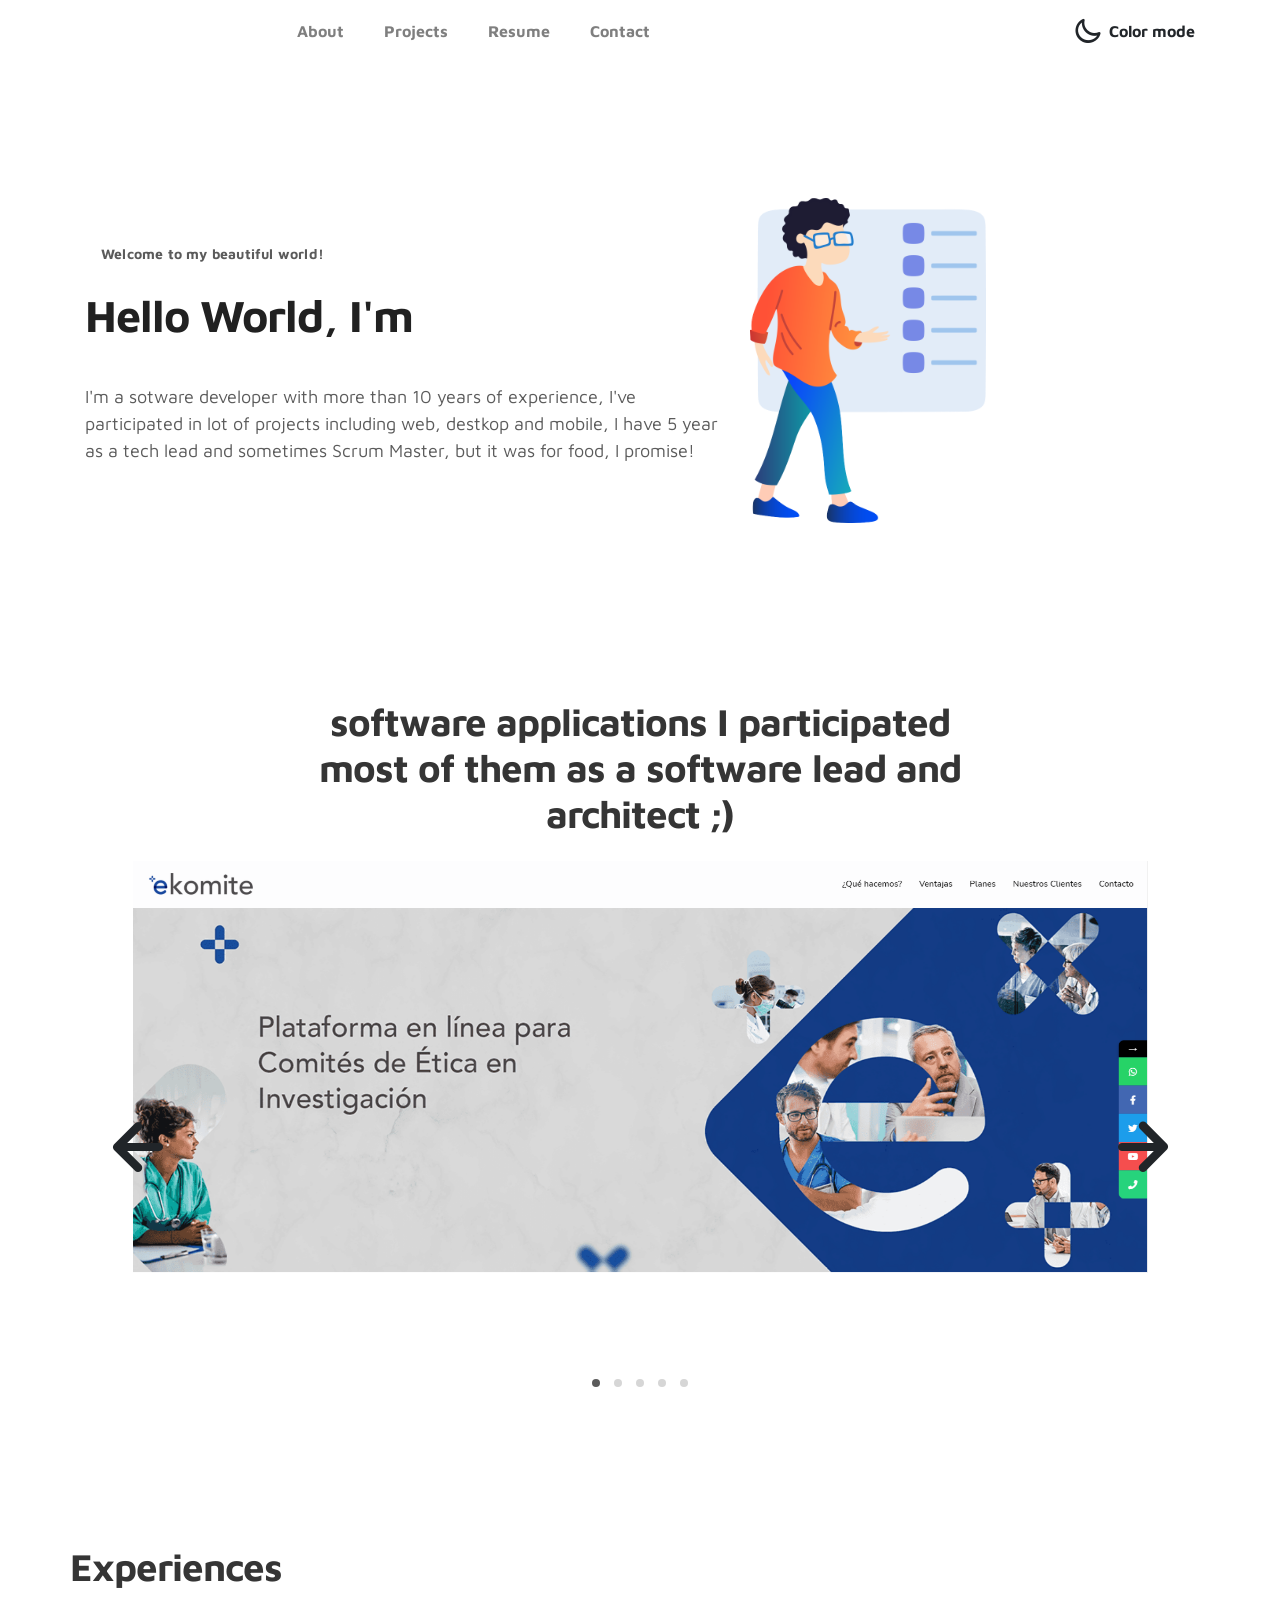
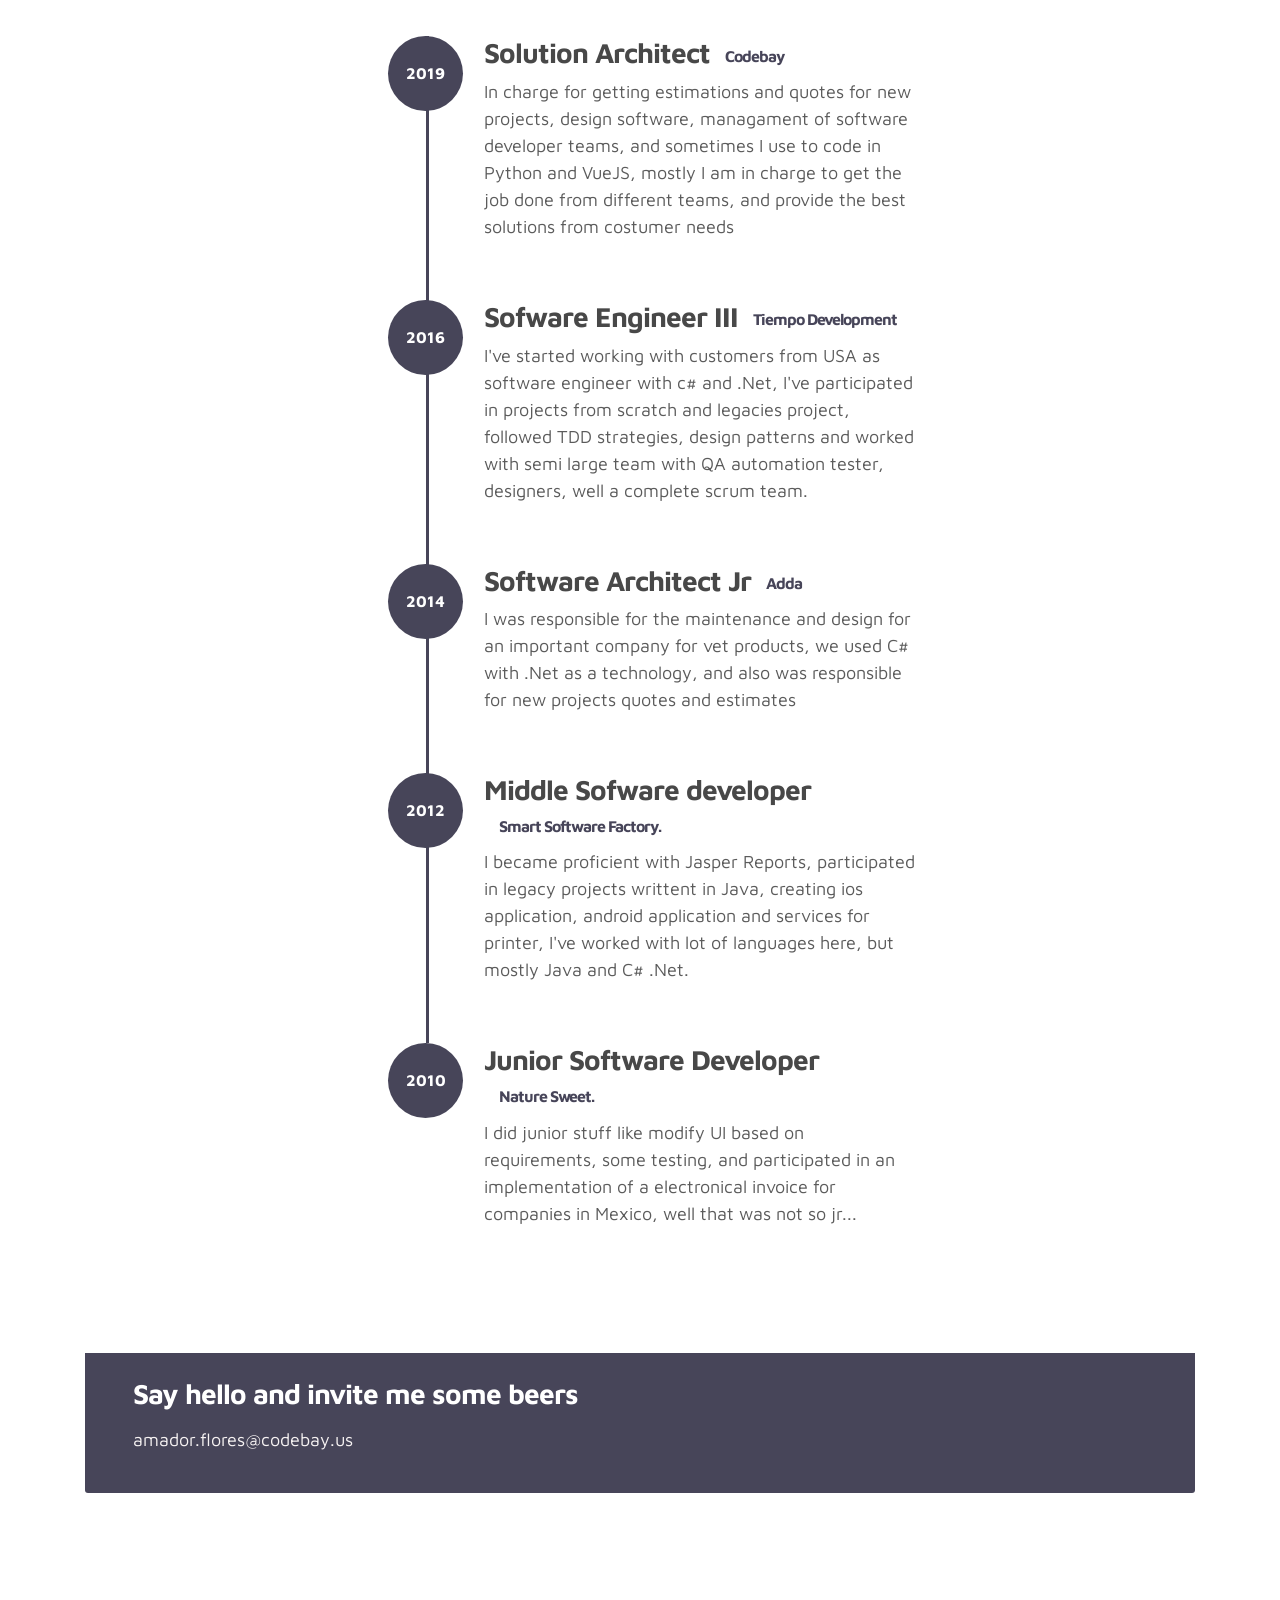
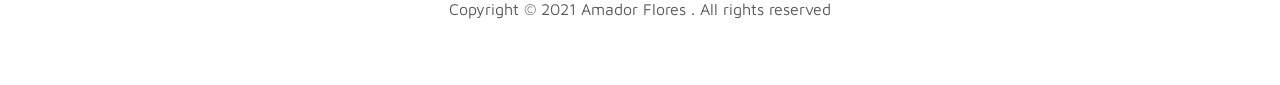
==== commit e6bd0a9c: "removed contact form" ====
--- a/index.html
+++ b/index.html
@@ -215,41 +215,14 @@
       <div class="container">
         <div class="row">
           
-          <div class="col-lg-5 mr-lg-5 col-12">
+          <div class="col-12">
             <div class="contact-info d-flex justify-content-between align-items-center py-4 px-lg-5">
                 <div class="contact-info-item">
-                  <h3 class="mb-3 text-white">Say hello</h3>
+                  <h3 class="mb-3 text-white">Say hello and invite me some beers</h3>
                   <p><a href="mailto:amador.flores@codebay.us">amador.flores@codebay.us</a></p>
                 </div>
             </div>
           </div>
-
-          <div class="col-lg-6 col-12">
-            <div class="contact-form">
-              <h2 class="mb-4">Interested to work together? Let's talk</h2>
-
-              <form action="" method="get">
-                <div class="row">
-                  <div class="col-lg-6 col-12">
-                    <input type="text" class="form-control" name="name" placeholder="Your Name" id="name">
-                  </div>
-
-                  <div class="col-lg-6 col-12">
-                    <input type="email" class="form-control" name="email" placeholder="Email" id="email">
-                  </div>
-
-                  <div class="col-12">
-                    <textarea name="message" rows="6" class="form-control" id="message" placeholder="Message"></textarea>
-                  </div>
-
-                  <div class="ml-lg-auto col-lg-5 col-12">
-                    <input type="submit" class="form-control submit-btn" value="Send Button">
-                  </div>
-                </div>
-              </form>
-            </div>
-          </div>
-
         </div>
       </div>
     </section>
--- a/css/tooplate-style.css
+++ b/css/tooplate-style.css
@@ -473,7 +473,7 @@
 }
 @media (max-width: 991px) {
   .full-screen {
-    padding-bottom: 4rem;
+    padding: 1rem 0;
   }
 
   .color-mode {
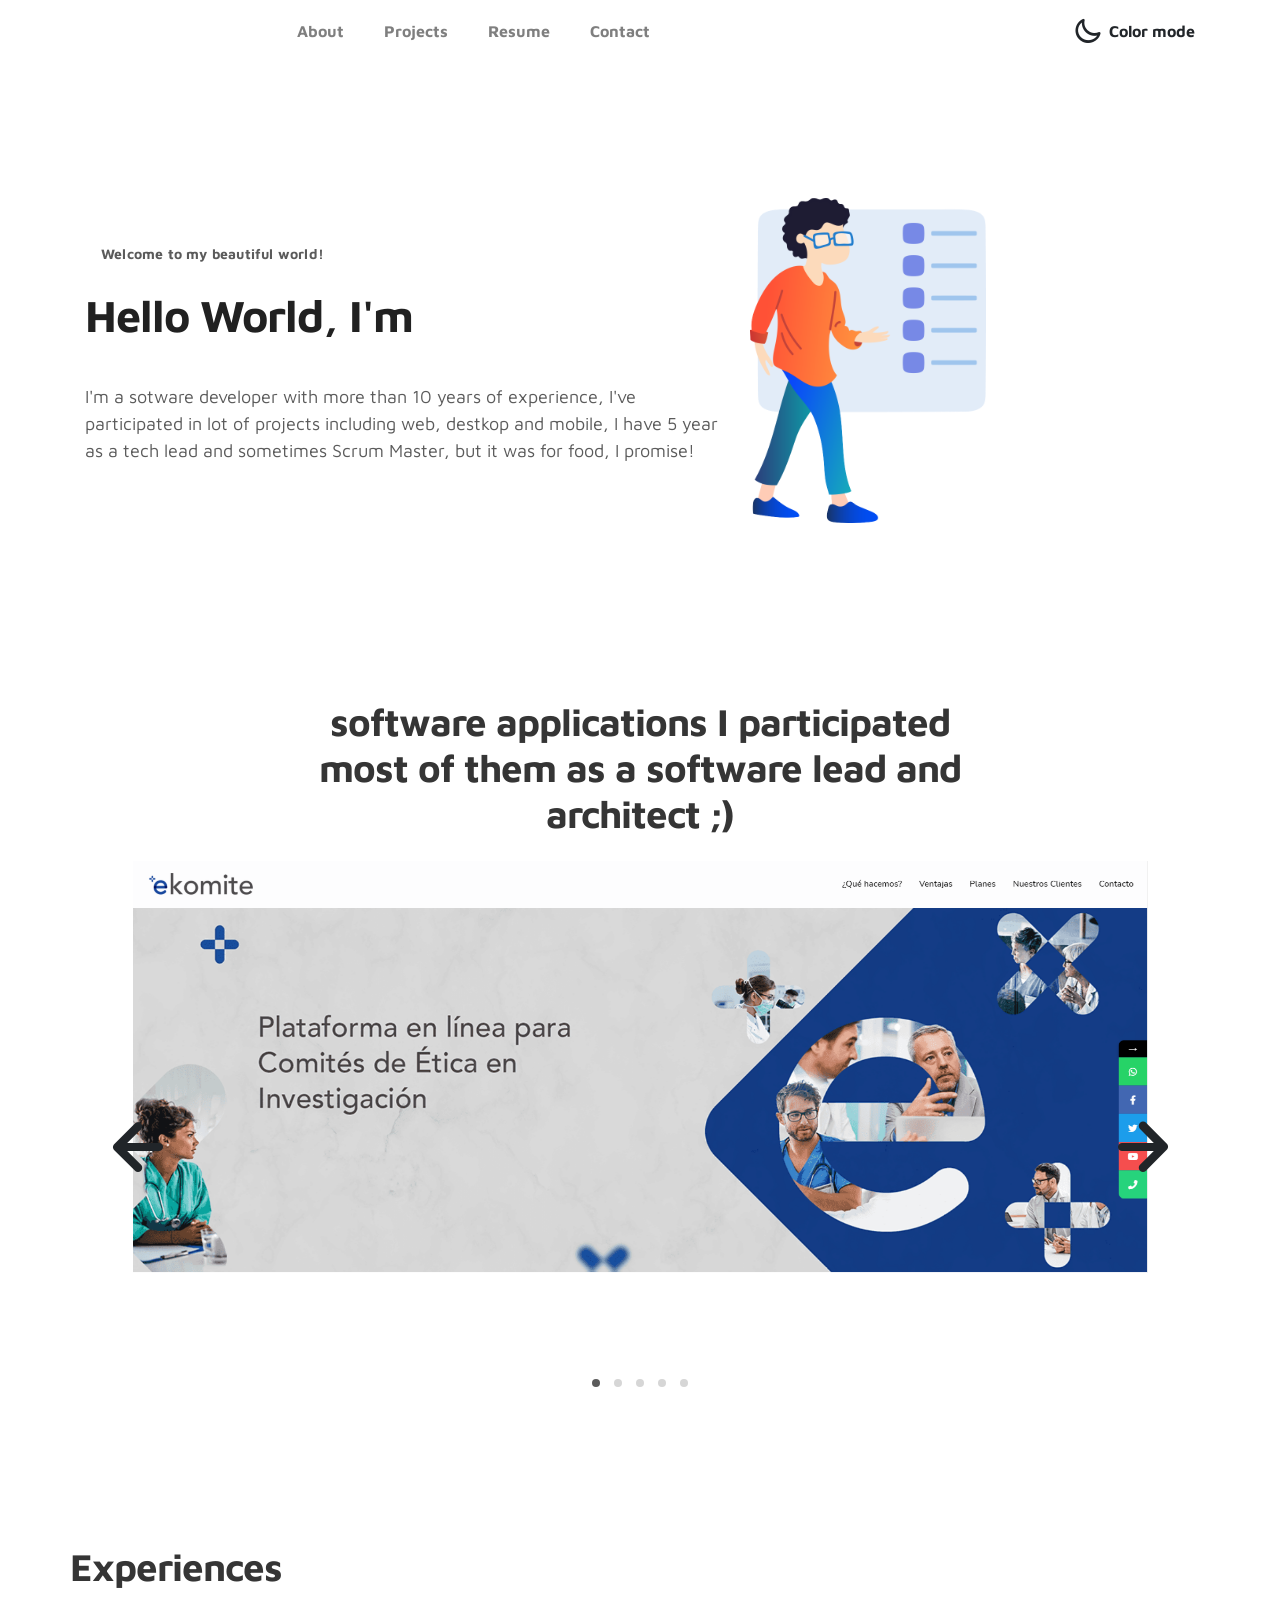
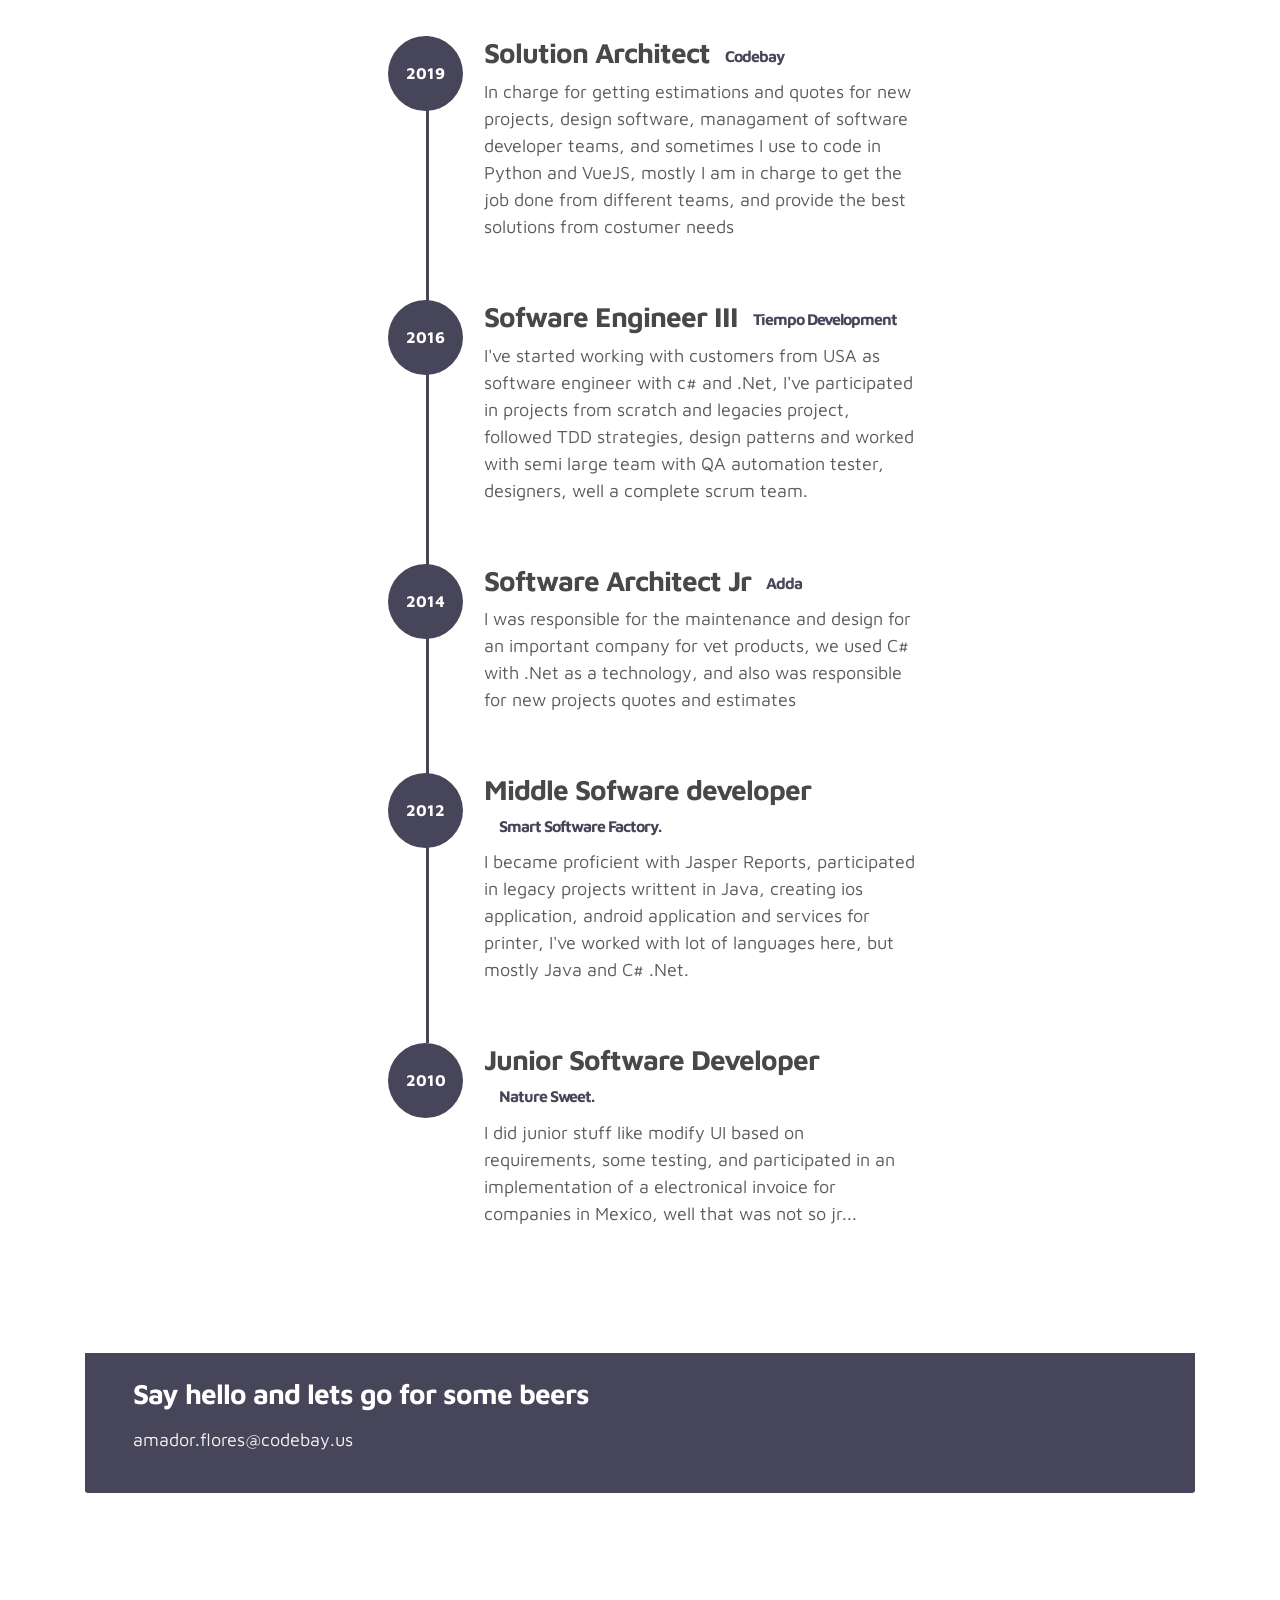
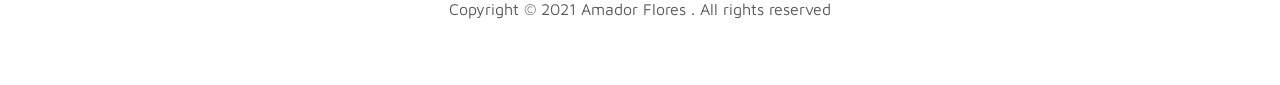
==== commit a744fe16: "Changed contact message" ====
--- a/index.html
+++ b/index.html
@@ -218,7 +218,7 @@
           <div class="col-12">
             <div class="contact-info d-flex justify-content-between align-items-center py-4 px-lg-5">
                 <div class="contact-info-item">
-                  <h3 class="mb-3 text-white">Say hello and invite me some beers</h3>
+                  <h3 class="mb-3 text-white">Say hello and lets go for some beers</h3>
                   <p><a href="mailto:amador.flores@codebay.us">amador.flores@codebay.us</a></p>
                 </div>
             </div>
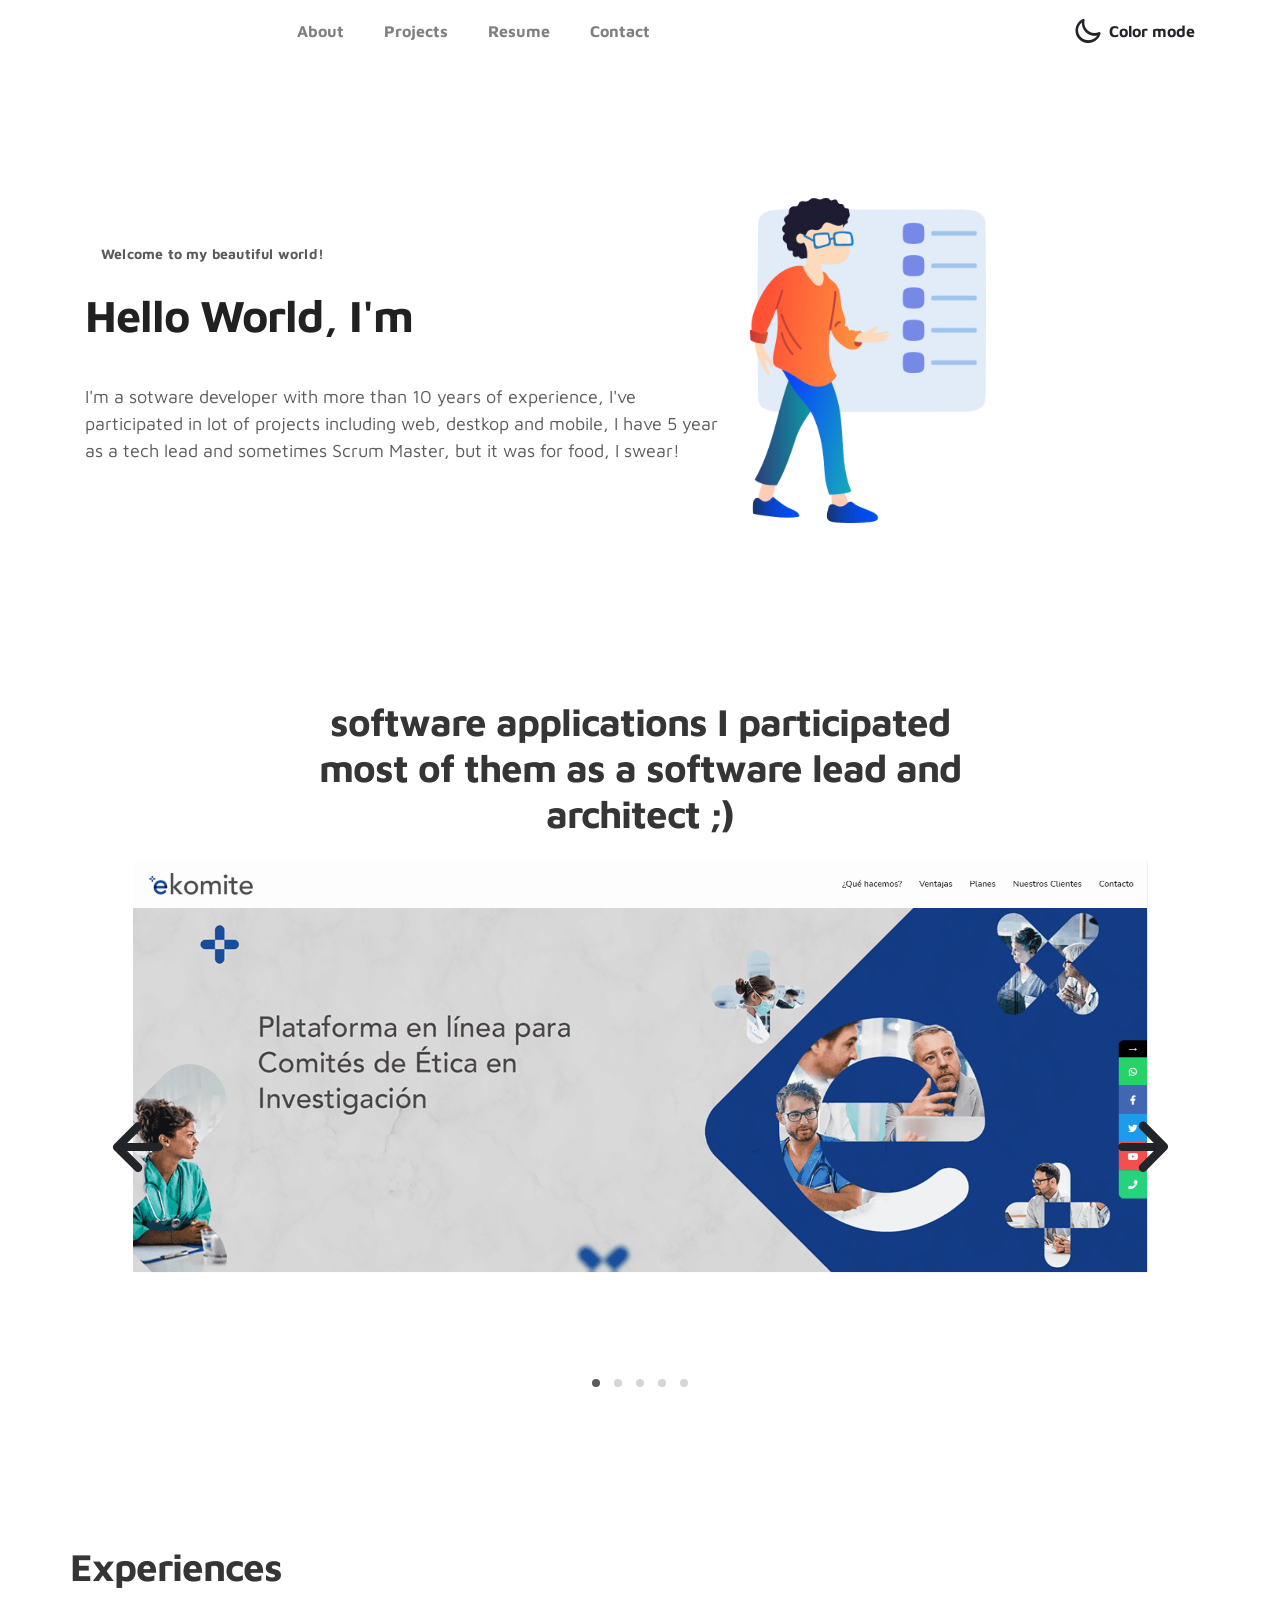
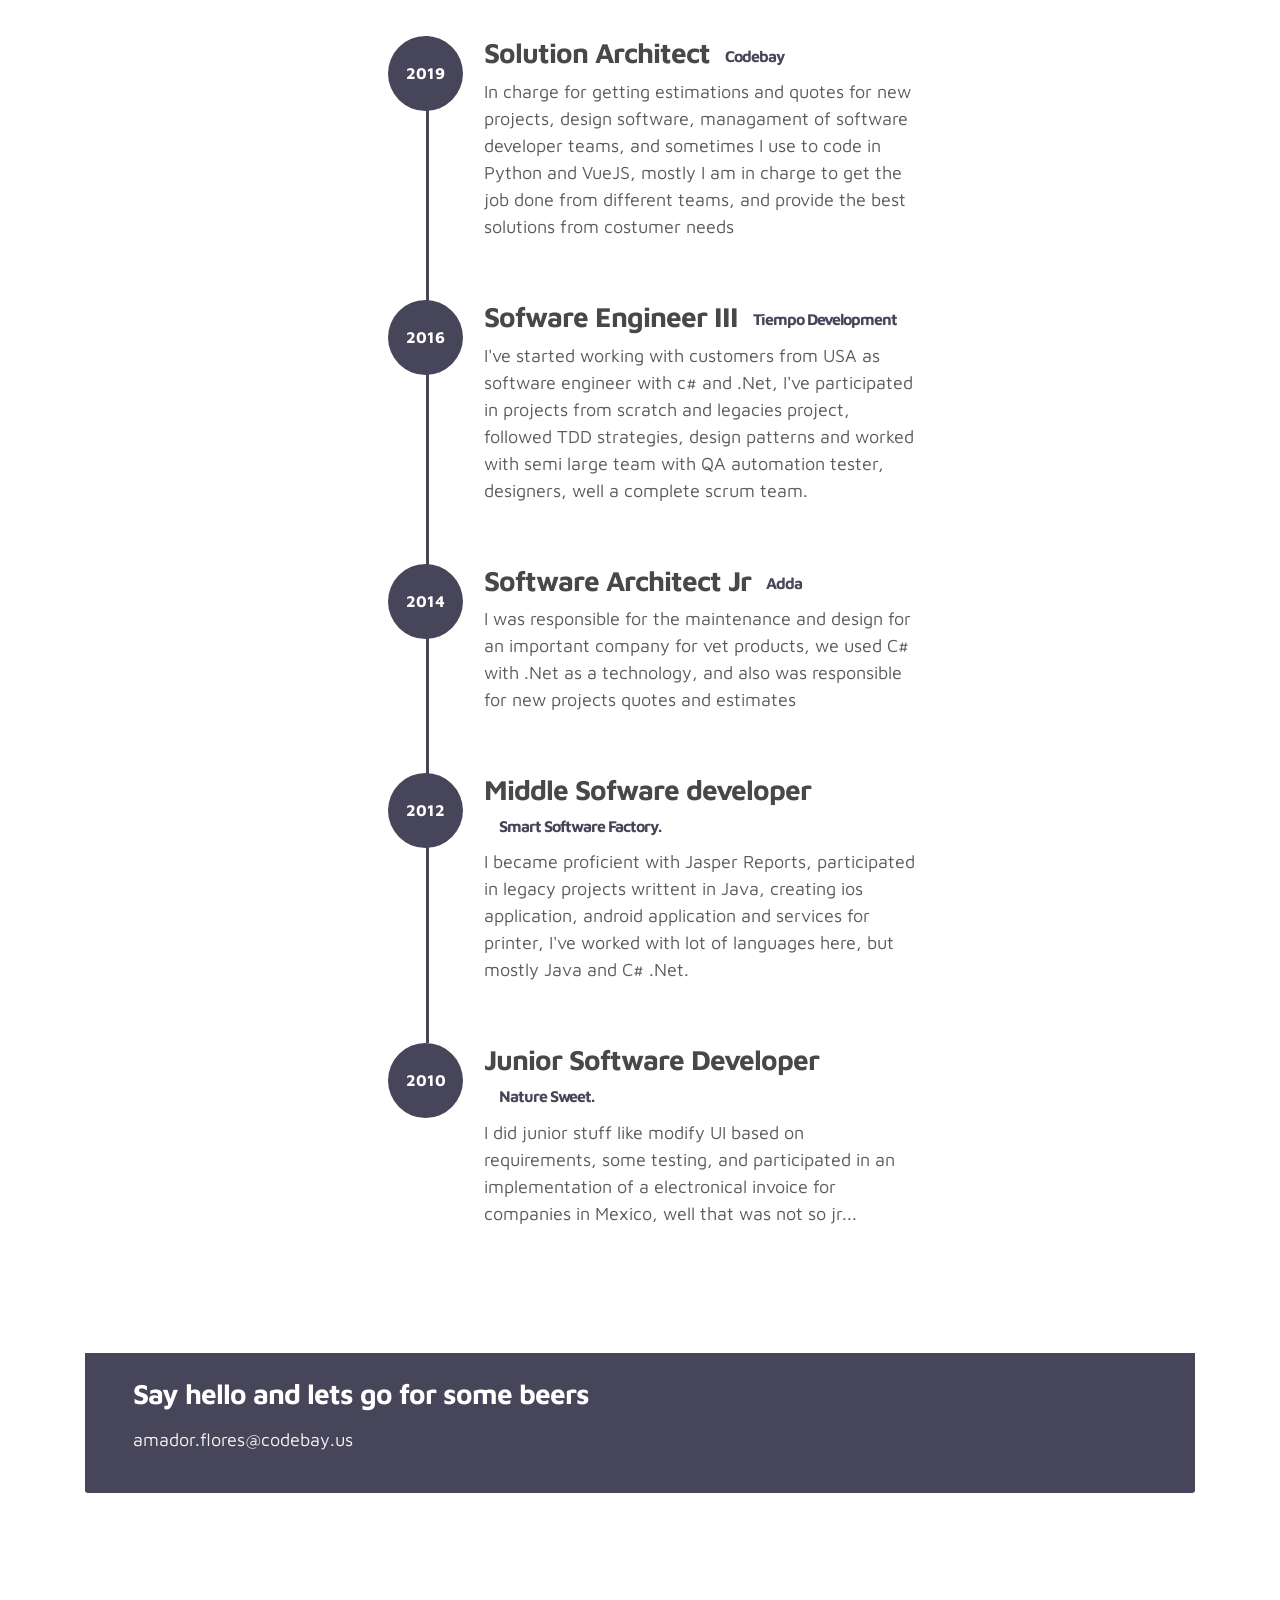
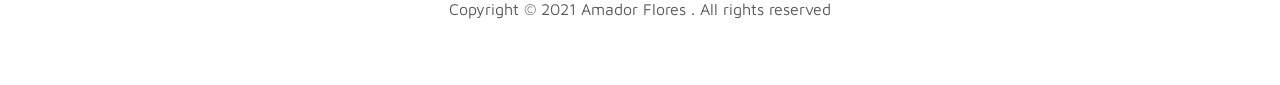
==== commit 60041d17: "changed text in index" ====
--- a/index.html
+++ b/index.html
@@ -3,10 +3,10 @@
   <head>
     <meta charset="utf-8">
     <meta name="viewport" content="width=device-width, initial-scale=1, shrink-to-fit=no">
-    <meta name="description" content="">
-    <meta name="author" content="">
-
-    <title>Amador Flores </title>
+    <meta name="description" content="Amador Flores is a technology entusiast and very passionate of everyhing related with technology and videogames!">
+    <meta name="author" content="Amador Flores">
+
+    <title>Amador Flores - Welcome to my world!</title>
 
     <link rel="stylesheet" href="css/bootstrap.min.css">
     <link rel="stylesheet" href="css/unicons.css">
@@ -82,7 +82,7 @@
                         </h1>
 
                         <p class="pt-3">I'm a sotware developer with more than 10 years of experience, I've participated in lot of projects including web, destkop and mobile,
-                          I have 5 year as a tech lead and sometimes Scrum Master, but it was for food, I promise!</p>
+                          I have 5 year as a tech lead and sometimes Scrum Master, but it was for food, I swear!</p>
                     </div>
                 </div>
 
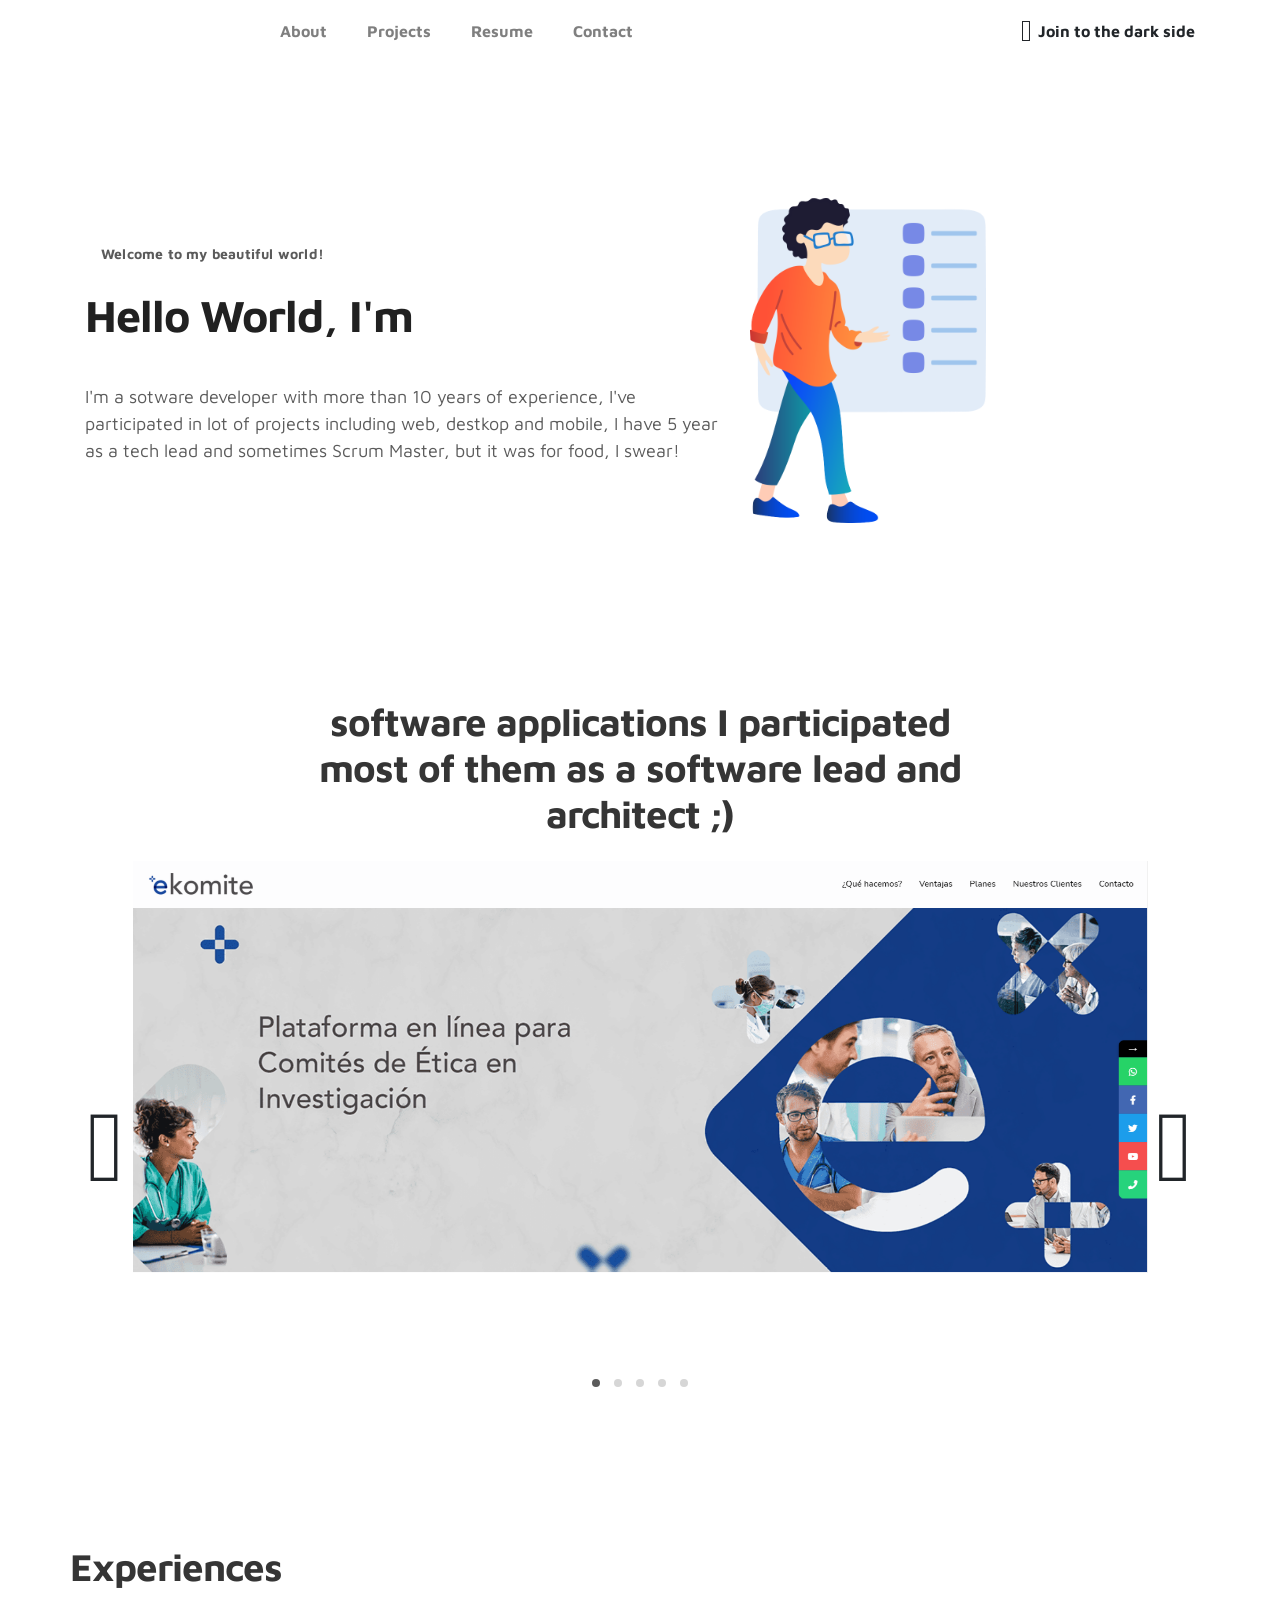
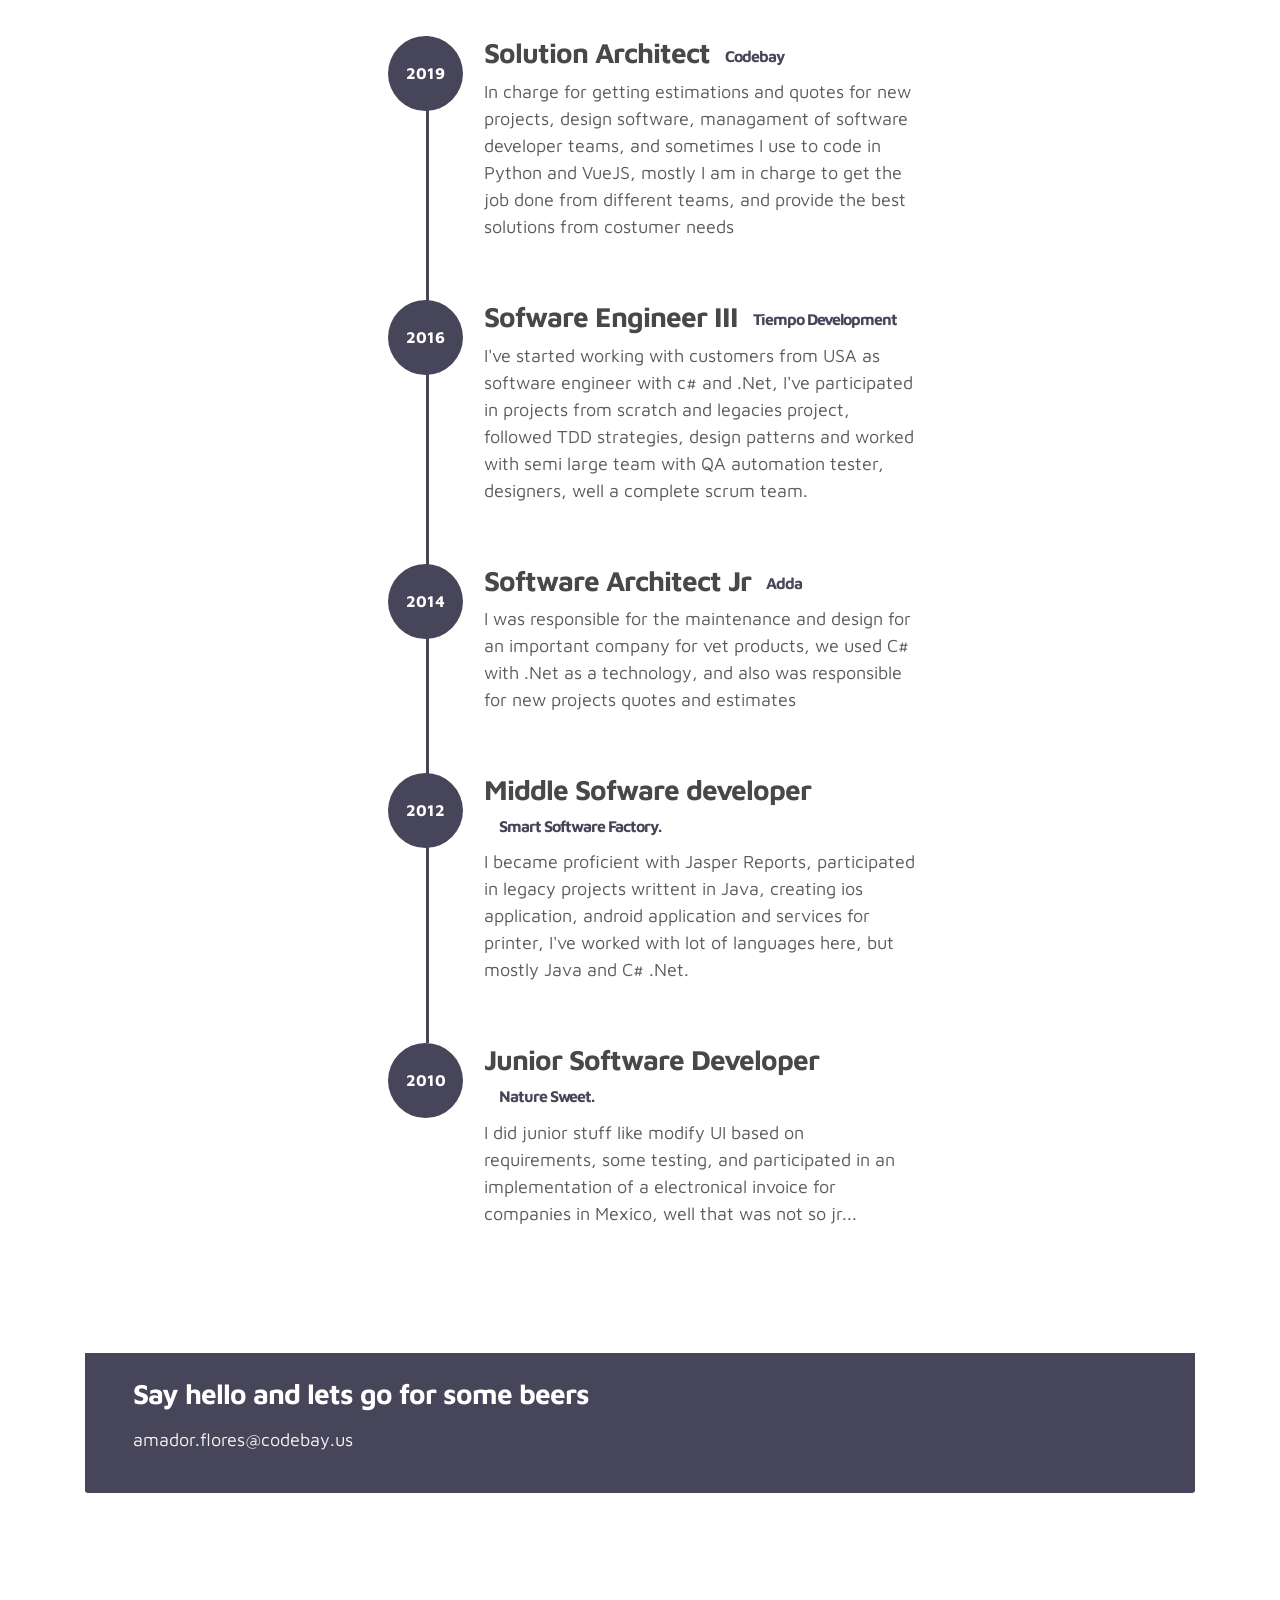
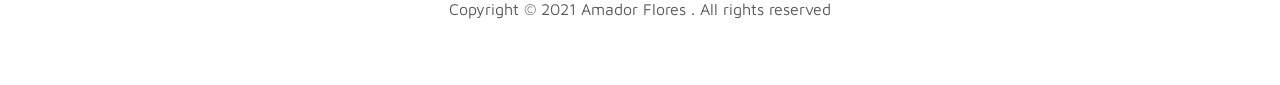
==== commit b604f8eb: "changed text and updated icons" ====
--- a/index.html
+++ b/index.html
@@ -9,7 +9,7 @@
     <title>Amador Flores - Welcome to my world!</title>
 
     <link rel="stylesheet" href="css/bootstrap.min.css">
-    <link rel="stylesheet" href="css/unicons.css">
+    <link rel="stylesheet" href="https://unicons.iconscout.com/release/v4.0.0/css/line.css">
     <link rel="stylesheet" href="css/owl.carousel.min.css">
     <link rel="stylesheet" href="css/owl.theme.default.min.css">
 
@@ -56,7 +56,9 @@
                     <div class="ml-lg-4">
                       <div class="color-mode d-lg-flex justify-content-center align-items-center">
                         <i class="color-mode-icon"></i>
-                        Color mode
+                        <span class="text-icon-header">
+                          Join to the dark side
+                        </span> 
                       </div>
                     </div>
                 </ul>
@@ -221,6 +223,11 @@
                   <h3 class="mb-3 text-white">Say hello and lets go for some beers</h3>
                   <p><a href="mailto:amador.flores@codebay.us">amador.flores@codebay.us</a></p>
                 </div>
+                <ul class="social-links">
+                  <li><a href="https://www.linkedin.com/in/jos%C3%A9-amador-flores-ibarra-50bb1073/" class="uil uil-linkedin-alt" data-toggle="tooltip" data-placement="left" title="LinkedIn"></a></li>
+                  <li><a href="https://github.com/jamadorfi18" class="uil uil-github" data-toggle="tooltip" data-placement="left" title="GitHub"></a></li>
+                  <li><a href="https://codebay.us/" class="uil uil-globe" data-toggle="tooltip" data-placement="left" title="Codebay"></a></li>
+                </ul>
             </div>
           </div>
         </div>
--- a/css/tooplate-style.css
+++ b/css/tooplate-style.css
@@ -276,15 +276,15 @@
   right: 6px;
 }
 .color-mode-icon:after {
-  font-family: 'unicons';
-  content: '\ea9f';
+  font-family: 'unicons-line';
+  content: '\ea8b';
   font-size: 30px;
   font-weight: 300;
   font-style: normal;
 }
 .color-mode-icon.active:after {
-  font-family: 'unicons';
-  content: '\eb65';
+  font-family: 'unicons-line';
+  content: '\e9cc';
   font-size: 30px;
   color: #ffffff;
 }
@@ -377,16 +377,16 @@
   position: absolute;
   top: 50%;
   transform: translate(0, -50%);
-  font-family: 'unicons';
+  font-family: 'unicons-line';
   font-size: 100px;
   line-height: normal;
 }
 .owl-carousel .owl-nav .owl-prev:before {
-  content: '\e833';
+  content: '\ebb4';
   left: -45px;
 }
 .owl-carousel .owl-nav .owl-next:before {
-  content: '\e836';
+  content: '\ebb5';
   right: -45px;
 }
 
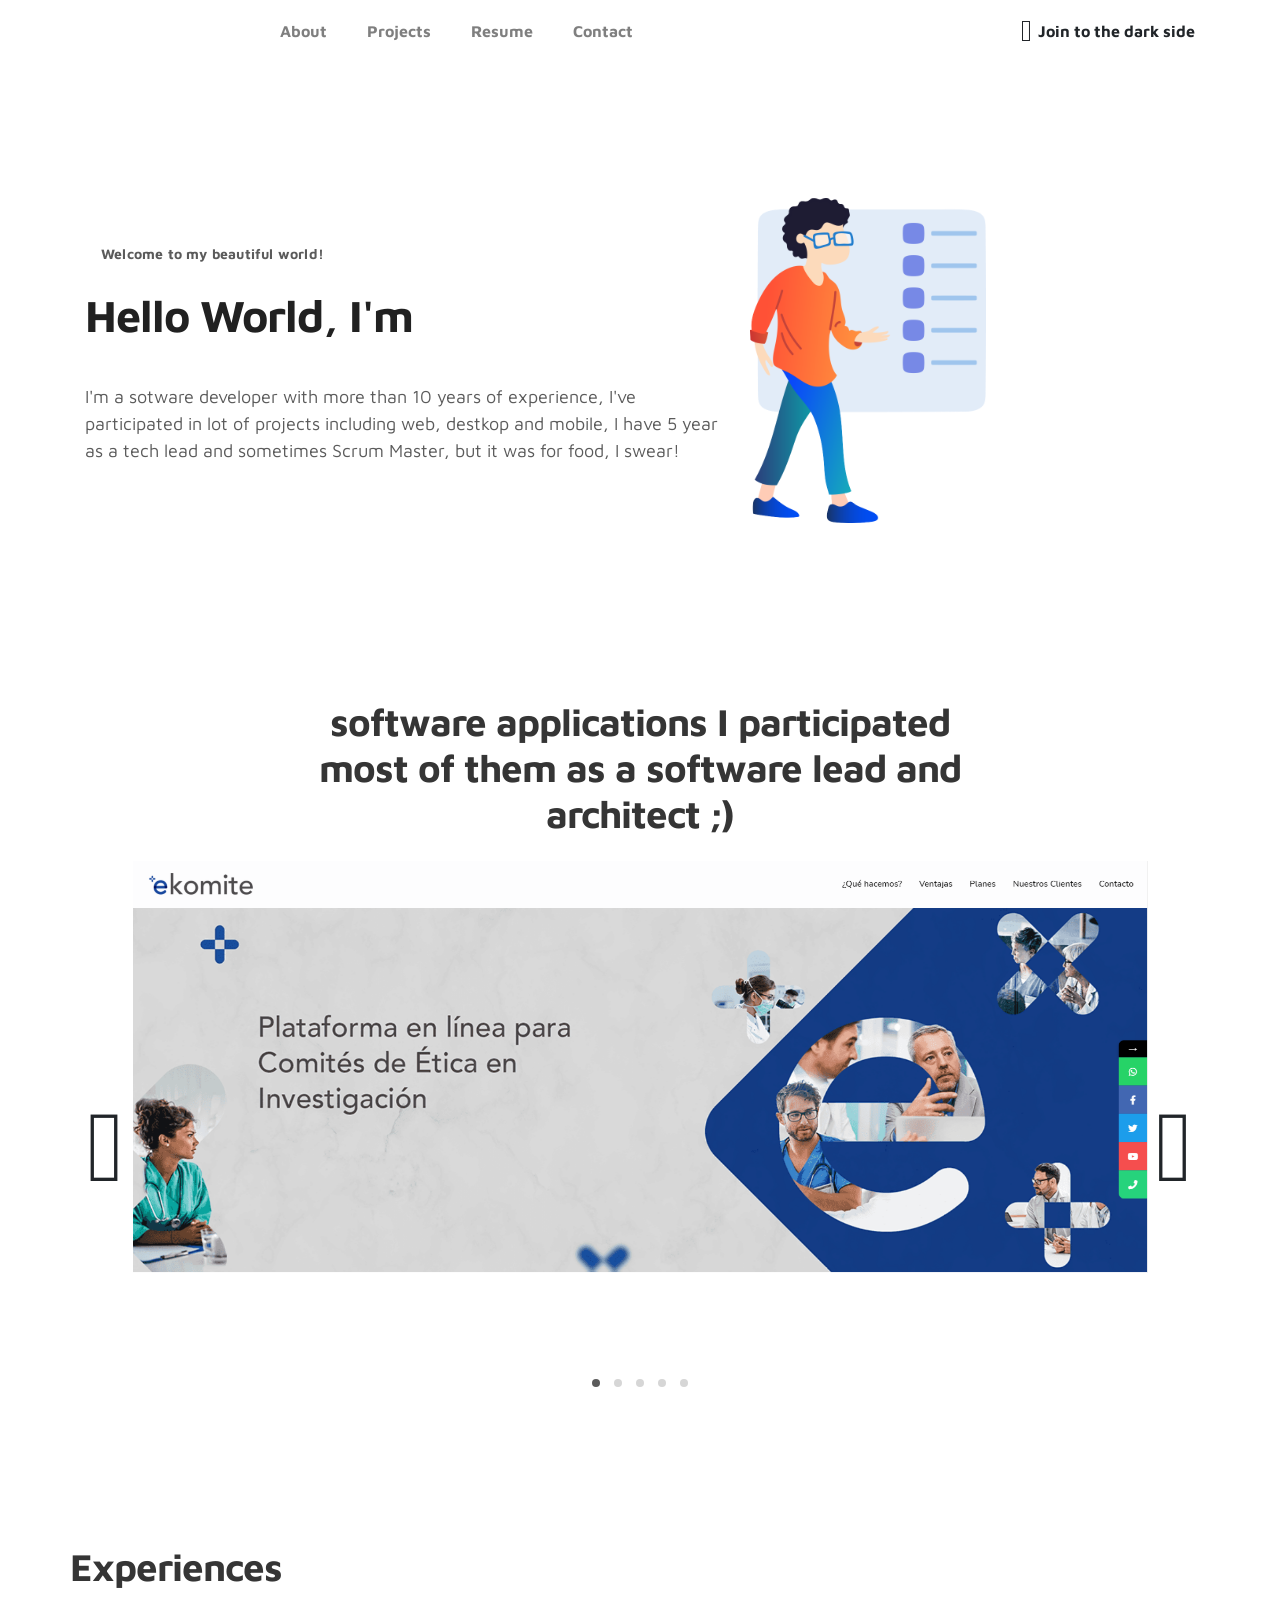
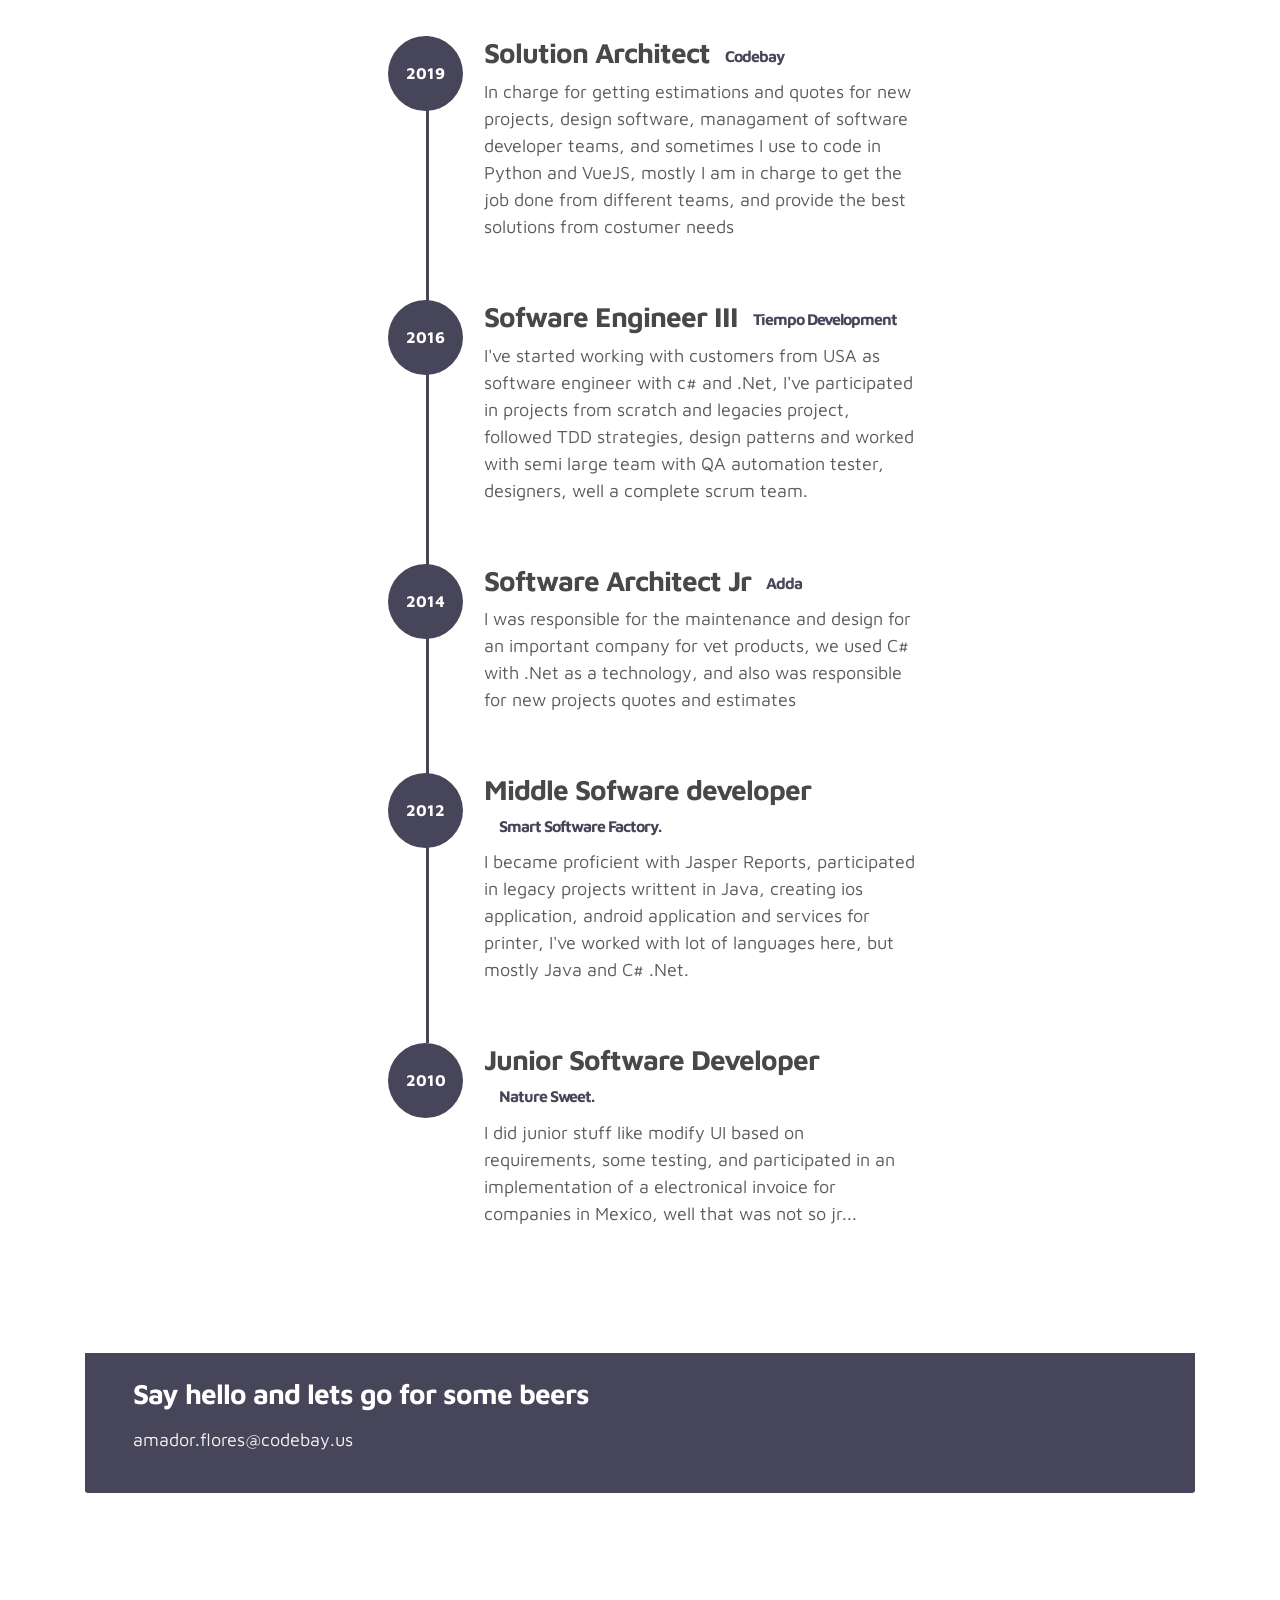
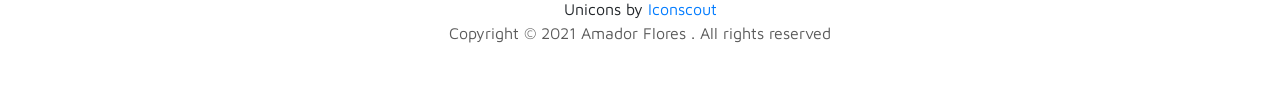
==== commit 08d8f411: "Credits for unicons" ====
--- a/index.html
+++ b/index.html
@@ -237,12 +237,15 @@
     <!-- FOOTER -->
      <footer class="footer py-5">
           <div class="container">
+            <div class="row">
+              <div class="col-12 text-center">
+                 Unicons by <a href="https://iconscout.com/">Iconscout</a>
+              </div>
+            </div>
                <div class="row">
-
                     <div class="col-lg-12 col-12">                                
                         <p class="copyright-text text-center">Copyright &copy; 2021 Amador Flores . All rights reserved</p>
                     </div>
-                    
                </div>
           </div>
      </footer>
